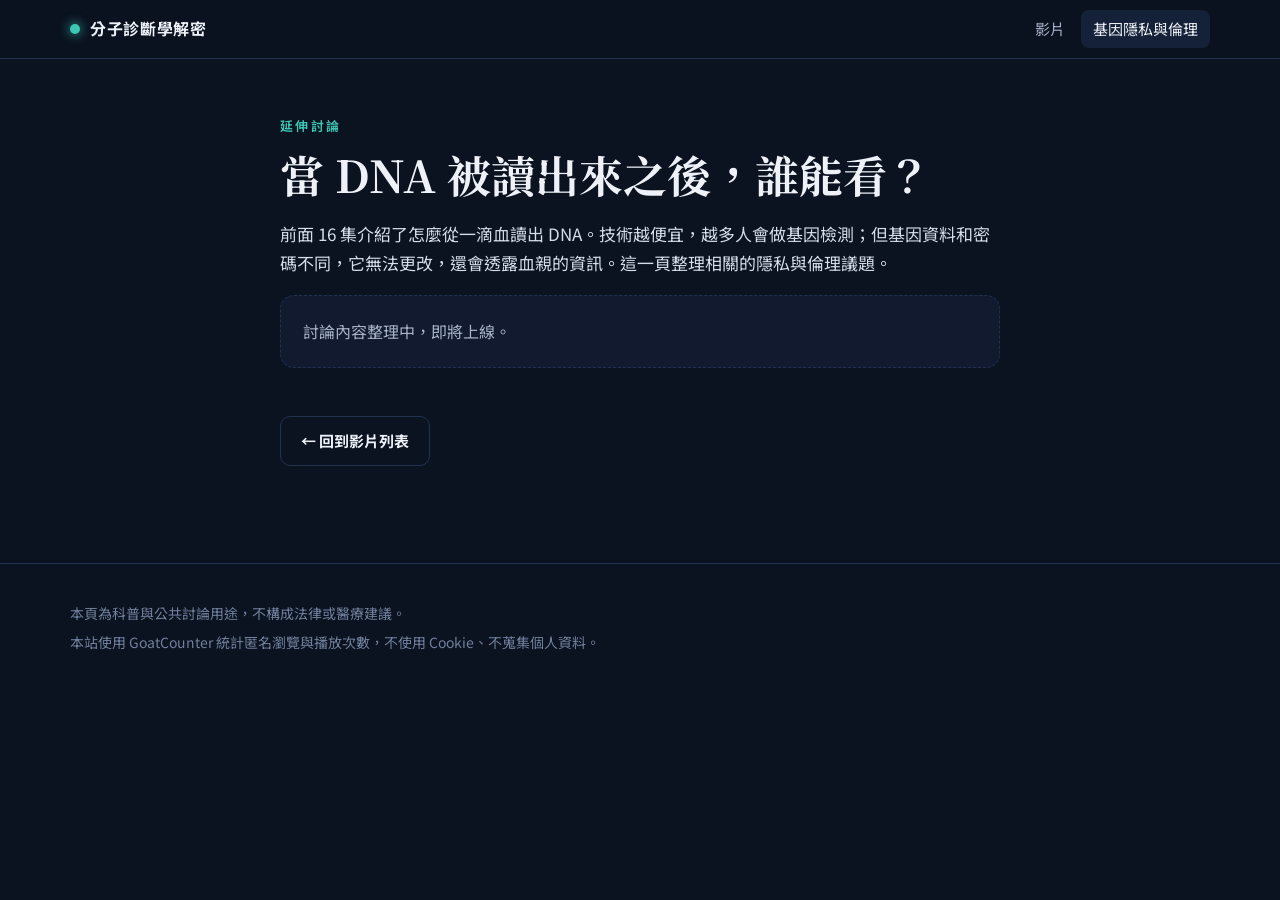
==== ethics.html @ f548b0a3 "Update site 2026-10-29 15:33 Co-Authored-By: Claude Opus 5.5 <noreply@anthropic.com> Claude-Session:" ====
<!DOCTYPE html>
<html lang="zh-Hant">
<head>
<meta charset="UTF-8">
<meta name="viewport" content="width=device-width, initial-scale=1, viewport-fit=cover">
<title>基因隱私與倫理｜分子診斷學解密</title>
<meta name="description" content="基因資料屬於誰？保險、就業、家人與直售型基因檢測的隱私與倫理討論。">
<meta name="theme-color" content="#0b1220">
<link rel="preconnect" href="https://fonts.googleapis.com">
<link rel="preconnect" href="https://fonts.gstatic.com" crossorigin>
<link href="https://fonts.googleapis.com/css2?family=Noto+Sans+TC:wght@400;500;700&family=Noto+Serif+TC:wght@600;700&display=swap" rel="stylesheet">
<link rel="stylesheet" href="assets/site.css">
<script src="assets/track.js"></script>
</head>
<body>
<header class="nav"><div class="wrap">
  <a class="brand" href="./"><i></i>分子診斷學解密</a>
  <nav><a href="./">影片</a><a href="ethics.html" aria-current="page">基因隱私與倫理</a></nav>
</div></header>

<main class="prose">
  <div class="eyebrow">延伸討論</div>
  <h1>當 DNA 被讀出來之後，誰能看？</h1>
  <p>前面 16 集介紹了怎麼從一滴血讀出 DNA。技術越便宜，越多人會做基因檢測；但基因資料和密碼不同，它無法更改，還會透露血親的資訊。這一頁整理相關的隱私與倫理議題。</p>

  <!-- ===== 以下為內容區：收到正式討論稿後替換 ===== -->
  <div id="ethics-content">
    <div class="note">討論內容整理中，即將上線。</div>
  </div>
  <!-- ===== 內容區結束 ===== -->

  <p style="margin-top:48px"><a class="btn ghost" href="./">← 回到影片列表</a></p>
</main>

<footer><div class="wrap">
  <p>本頁為科普與公共討論用途，不構成法律或醫療建議。</p>
  <p>本站使用 GoatCounter 統計匿名瀏覽與播放次數，不使用 Cookie、不蒐集個人資料。</p>
</div></footer>
<script>track("ethics", "基因隱私與倫理", false);</script>
</body>
</html>
---- assets/site.css ----
:root{
  --bg:#0b1220; --bg2:#111a2e; --panel:#152138; --line:#22314f;
  --ink:#eef2f8; --ink2:#a9b4c9; --ink3:#71809c;
  --teal:#3cc8b4; --teal2:#2a9d8f; --pink:#d06aa8; --amber:#f2b45a;
  --radius:14px;
  --sans:"Noto Sans TC","PingFang TC","Microsoft JhengHei",system-ui,sans-serif;
  --serif:"Noto Serif TC","Songti TC",serif;
}
*{box-sizing:border-box}
html{scroll-behavior:smooth}
body{margin:0;background:var(--bg);color:var(--ink);font-family:var(--sans);line-height:1.7;-webkit-font-smoothing:antialiased}
a{color:var(--teal)}
img{max-width:100%;display:block}
.wrap{max-width:1180px;margin:0 auto;padding:0 20px}

/* nav */
.nav{position:sticky;top:0;z-index:20;background:rgba(11,18,32,.86);backdrop-filter:blur(10px);border-bottom:1px solid var(--line)}
.nav .wrap{display:flex;align-items:center;gap:20px;height:58px}
.brand{font-weight:700;color:var(--ink);text-decoration:none;letter-spacing:.04em;display:flex;align-items:center;gap:10px;white-space:nowrap}
.brand i{width:10px;height:10px;border-radius:50%;background:var(--teal);box-shadow:0 0 12px var(--teal)}
.nav nav{margin-left:auto;display:flex;gap:4px}
.nav nav a{color:var(--ink2);text-decoration:none;font-size:15px;padding:6px 12px;border-radius:8px;white-space:nowrap}
.nav nav a:hover,.nav nav a[aria-current]{color:var(--ink);background:var(--panel)}

/* hero */
.hero{padding:72px 0 40px;position:relative;overflow:hidden}
.hero::before{content:"";position:absolute;inset:-40% -10% auto auto;width:620px;height:620px;border-radius:50%;
  background:radial-gradient(circle,rgba(208,106,168,.22),transparent 65%);pointer-events:none}
.hero::after{content:"";position:absolute;inset:auto auto -50% -15%;width:560px;height:560px;border-radius:50%;
  background:radial-gradient(circle,rgba(60,200,180,.16),transparent 65%);pointer-events:none}
.hero .wrap{position:relative;z-index:1}
.eyebrow{color:var(--teal);font-weight:600;letter-spacing:.18em;font-size:13px}
.hero h1{font-family:var(--serif);font-size:clamp(34px,6vw,60px);line-height:1.2;margin:12px 0 16px;letter-spacing:.02em}
.hero p{color:var(--ink2);font-size:17px;max-width:640px;margin:0}
.hero .meta{display:flex;flex-wrap:wrap;gap:10px;margin-top:26px}
.pill{border:1px solid var(--line);background:var(--bg2);color:var(--ink2);border-radius:999px;padding:6px 14px;font-size:14px}
.btn{display:inline-flex;align-items:center;gap:8px;background:var(--teal);color:#06231f;font-weight:700;border:0;border-radius:10px;padding:11px 20px;font-size:15px;text-decoration:none;cursor:pointer;font-family:inherit}
.btn.ghost{background:transparent;color:var(--ink);border:1px solid var(--line)}
.btn:hover{filter:brightness(1.08)}
.btn:disabled{opacity:.4;cursor:default}

/* filters */
.filters{display:flex;gap:8px;flex-wrap:wrap;margin:8px 0 22px}
.chip{background:var(--bg2);border:1px solid var(--line);color:var(--ink2);border-radius:999px;padding:7px 15px;font-size:14px;cursor:pointer;font-family:inherit}
.chip[aria-pressed=true]{background:var(--teal);border-color:var(--teal);color:#06231f;font-weight:700}

/* grid */
.grid{display:grid;grid-template-columns:repeat(auto-fill,minmax(200px,1fr));gap:18px}
.card{background:var(--bg2);border:1px solid var(--line);border-radius:var(--radius);overflow:hidden;cursor:pointer;text-align:left;padding:0;color:inherit;font-family:inherit;transition:transform .18s,border-color .18s}
.card:hover,.card:focus-visible{transform:translateY(-3px);border-color:var(--teal);outline:none}
.card .thumb{position:relative;aspect-ratio:9/16;background:#000}
.card .thumb img{width:100%;height:100%;object-fit:cover}
.card .dur{position:absolute;right:8px;bottom:8px;background:rgba(0,0,0,.7);font-size:12px;padding:2px 8px;border-radius:6px}
.card .play{position:absolute;inset:0;display:grid;place-items:center;opacity:0;transition:opacity .18s;background:rgba(0,0,0,.25)}
.card:hover .play{opacity:1}
.card .play span{width:56px;height:56px;border-radius:50%;background:rgba(60,200,180,.92);display:grid;place-items:center}
.card .play span::after{content:"";border-left:16px solid #06231f;border-top:10px solid transparent;border-bottom:10px solid transparent;margin-left:4px}
.card .seen{position:absolute;left:8px;top:8px;background:rgba(60,200,180,.9);color:#06231f;font-size:11px;font-weight:700;padding:2px 8px;border-radius:6px}
.card .body{padding:12px 14px 16px}
.card .no{color:var(--teal);font-size:12px;font-weight:700;letter-spacing:.1em}
.card h3{font-size:16px;line-height:1.45;margin:4px 0 0}

/* section */
section.block{padding:56px 0}
.block h2{font-family:var(--serif);font-size:clamp(24px,3.4vw,34px);margin:0 0 8px}
.block .sub{color:var(--ink2);margin:0 0 24px}
.ethics-band{background:linear-gradient(135deg,#1b1630,#14203a);border:1px solid var(--line);border-radius:20px;padding:36px;display:grid;grid-template-columns:1.3fr 1fr;gap:28px;align-items:center}
.ethics-band ul{margin:0;padding-left:20px;color:var(--ink2)}
.ethics-band li{margin:4px 0}

/* modal */
dialog.player{border:0;padding:0;background:transparent;color:var(--ink);max-width:min(980px,100vw);width:auto;max-height:100dvh;overflow:visible}
dialog.player::backdrop{background:rgba(3,6,12,.86);backdrop-filter:blur(4px)}
.pl{position:relative;display:grid;grid-template-columns:auto minmax(260px,380px);background:var(--bg2);border:1px solid var(--line);border-radius:18px;overflow:hidden;max-height:92dvh}
.pl video{display:block;height:min(84dvh,760px);aspect-ratio:9/16;background:#000;max-width:100vw}
.pl .side{padding:54px 24px 22px;overflow:auto;display:flex;flex-direction:column;gap:12px;min-width:0}
.pl .side h2{font-family:var(--serif);font-size:24px;line-height:1.35;margin:0}
.pl .hook{color:var(--ink2);margin:0}
.pl .x{position:absolute;top:10px;right:12px;width:40px;height:40px;border-radius:50%;border:1px solid var(--line);background:rgba(11,18,32,.85);color:var(--ink);font-size:22px;line-height:1;cursor:pointer;z-index:2}
.pl .ctrl{display:flex;gap:8px;flex-wrap:wrap;margin-top:auto;padding-top:8px}
.pl .ctrl .btn{padding:9px 14px;font-size:14px}
.pl details{border-top:1px solid var(--line);padding-top:10px}
.pl summary{cursor:pointer;color:var(--teal);font-weight:600}
.pl details ol{padding-left:20px;color:var(--ink2);font-size:15px}
.toast{position:fixed;left:50%;bottom:24px;transform:translateX(-50%);background:var(--teal);color:#06231f;font-weight:700;padding:10px 18px;border-radius:10px;opacity:0;transition:opacity .2s;z-index:50;pointer-events:none}
.toast.on{opacity:1}

/* prose page */
.prose{max-width:760px;margin:0 auto;padding:56px 20px 80px}
.prose h1{font-family:var(--serif);font-size:clamp(30px,5vw,44px);line-height:1.25;margin:10px 0 18px}
.prose h2{font-family:var(--serif);font-size:26px;margin:44px 0 10px}
.prose p,.prose li{color:#d5dcea;font-size:17px}
.note{border:1px dashed var(--line);border-radius:14px;padding:22px;background:var(--bg2);color:var(--ink2)}

footer{border-top:1px solid var(--line);color:var(--ink3);font-size:14px;padding:32px 0 48px}
footer p{margin:6px 0}

@media (max-width:760px){
  .hero{padding:44px 0 24px}
  .grid{grid-template-columns:repeat(2,1fr);gap:12px}
  .card h3{font-size:14.5px}
  .ethics-band{grid-template-columns:1fr;padding:24px}
  dialog.player{max-width:100vw;width:100vw;margin:0;max-height:100dvh;height:100dvh}
  .pl{grid-template-columns:1fr;border-radius:0;max-height:100dvh;height:100dvh;overflow:auto;border:0}
  .pl video{height:auto;width:100%;max-height:80dvh;margin:0 auto}
  .pl .side{padding:16px 16px 28px}
  .nav .wrap{gap:10px}
  .nav nav a{padding:6px 8px;font-size:14px}
}
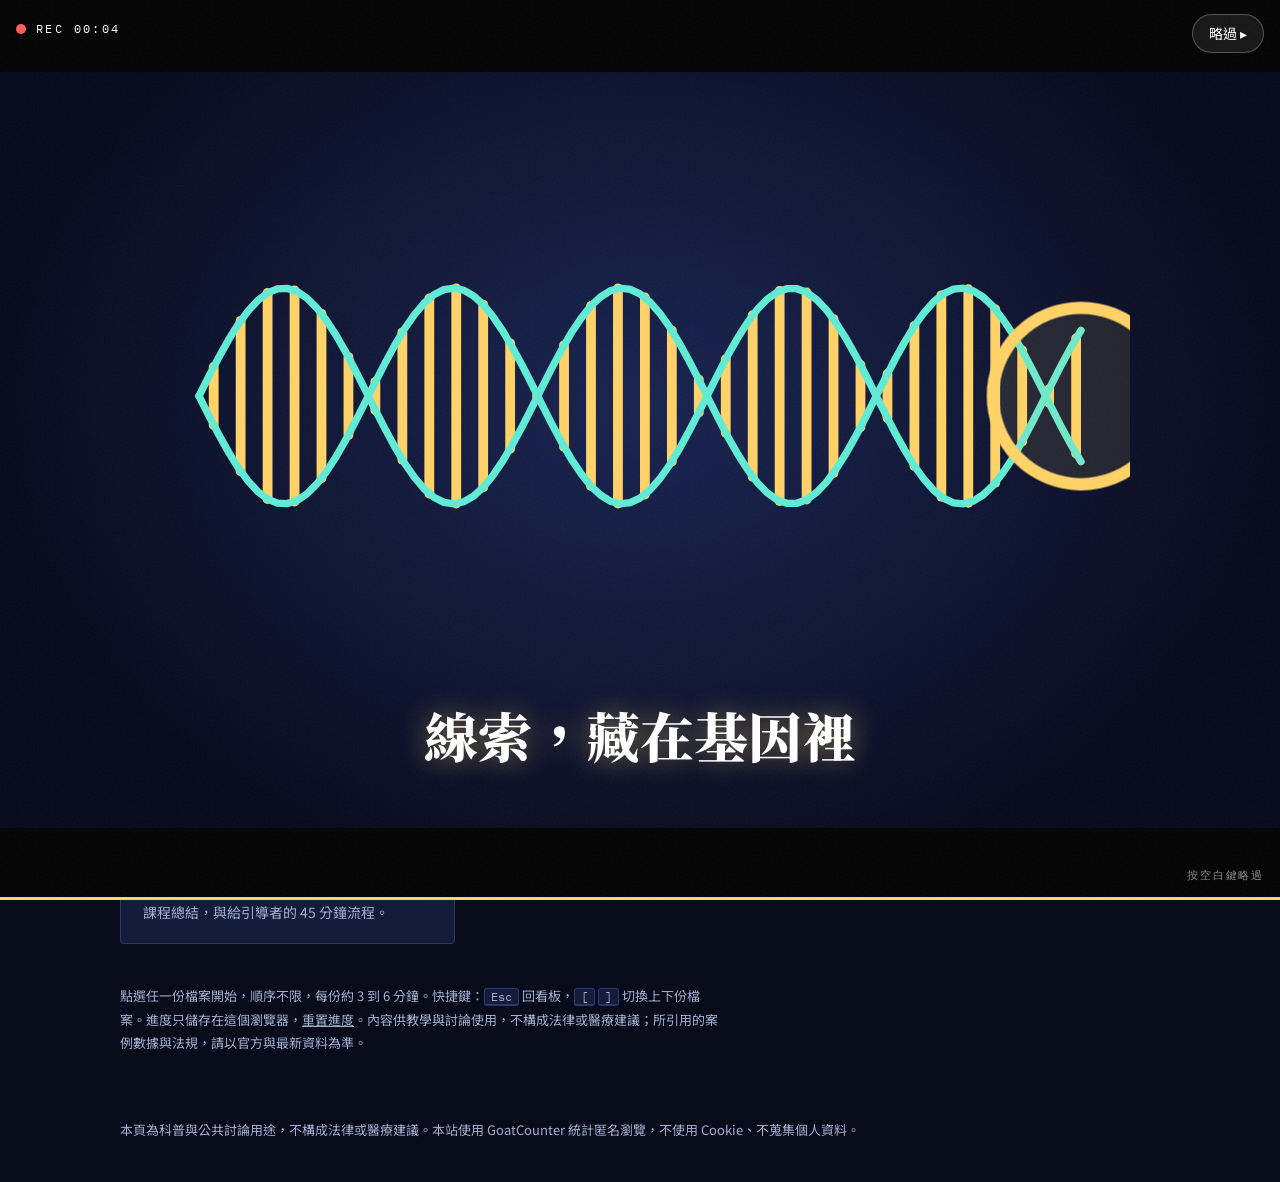
==== commit 1480ffb5: "Update site 2026-10-29 16:03 Co-Authored-By: Claude Opus 5.5 <noreply@anthropic.com> Claude-Session:" ====
--- a/ethics.html
+++ b/ethics.html
@@ -2,40 +2,1008 @@
 <html lang="zh-Hant">
 <head>
 <meta charset="UTF-8">
-<meta name="viewport" content="width=device-width, initial-scale=1, viewport-fit=cover">
-<title>基因隱私與倫理｜分子診斷學解密</title>
-<meta name="description" content="基因資料屬於誰？保險、就業、家人與直售型基因檢測的隱私與倫理討論。">
-<meta name="theme-color" content="#0b1220">
+<meta name="viewport" content="width=device-width,initial-scale=1,viewport-fit=cover">
+<title>基因隱私事件簿｜分子診斷學解密</title>
+<meta name="description" content="從金州殺手案出發，用角色代入、四角辯論與論點攻防表，思辨基因隱私、公共利益與知情權。">
+<meta name="theme-color" content="#070B1A">
+<style>[hidden]:not([hidden=until-found i]){display:none!important}img{max-width:100%}body{margin:0}</style>
 <link rel="preconnect" href="https://fonts.googleapis.com">
 <link rel="preconnect" href="https://fonts.gstatic.com" crossorigin>
-<link href="https://fonts.googleapis.com/css2?family=Noto+Sans+TC:wght@400;500;700&family=Noto+Serif+TC:wght@600;700&display=swap" rel="stylesheet">
-<link rel="stylesheet" href="assets/site.css">
+<link rel="stylesheet" href="https://fonts.googleapis.com/css2?family=IBM+Plex+Mono:wght@400;500&family=Noto+Sans+TC:wght@400;500;700&family=Noto+Serif+TC:wght@600;900&display=swap">
+<style>
+/* Layout concept: a night-time mystery opening (iris-in city, DNA under a magnifier, flash cards, title drop),
+   then a "case board" hub of 7 case files; each file opens as one compact, tabbed, interactive screen. Single dark look by choice. */
+:root{
+  color-scheme:dark;
+  --bg:#070B1A;
+  --bg2:#0E1530;
+  --panel:#141C3B;
+  --panel2:#1C2750;
+  --fg:#ECEFF8;
+  --muted:#A3AECF;
+  --line:#2C3868;
+  --spot:#FFD166;     /* spotlight yellow */
+  --spot-ink:#1A1404;
+  --red:#FF5A5F;      /* evidence stamp */
+  --cyan:#5EEAD4;     /* DNA / privacy */
+  --display:"Noto Serif TC","Songti TC","PMingLiU",serif;
+  --body:"Noto Sans TC","PingFang TC","Microsoft JhengHei",system-ui,sans-serif;
+  --mono:"IBM Plex Mono",ui-monospace,Menlo,Consolas,monospace;
+}
+*{box-sizing:border-box}
+html{background:var(--bg)}
+body{background:var(--bg);color:var(--fg);font-family:var(--body);font-size:16px;line-height:1.8;padding-inline:16px;padding-block:0;min-height:100%}
+h1,h2,h3,p{margin:0}
+h1,h2,h3{font-family:var(--display);line-height:1.3;text-wrap:balance}
+button{font:inherit;color:inherit;cursor:pointer}
+:focus-visible{outline:3px solid var(--spot);outline-offset:2px}
+.mono{font-family:var(--mono);font-size:12px;letter-spacing:.14em;text-transform:uppercase;color:var(--muted)}
+.wrap{max-width:1040px;margin-inline:auto}
+
+/* ============ INTRO ============ */
+.intro{position:fixed;inset:0;z-index:50;background:#02040B;overflow:hidden;clip-path:circle(150% at 50% 50%);transition:clip-path .9s cubic-bezier(.7,0,.3,1)}
+.intro.out{clip-path:circle(0% at 50% 50%)}
+.skip{position:absolute;top:calc(14px + env(safe-area-inset-top,0px));right:16px;z-index:5;background:rgba(255,255,255,.08);border:1px solid rgba(255,255,255,.25);border-radius:999px;padding:6px 16px;font-size:14px;color:#fff}
+.skip:hover{background:rgba(255,255,255,.18)}
+.sc{position:absolute;inset:0;opacity:0;visibility:hidden;transition:opacity .45s}
+.sc.on{opacity:1;visibility:visible}
+
+/* scene 1 : city + iris */
+.s1 .city{position:absolute;inset:0;background:linear-gradient(#050815,#121b47 65%,#2b3070);clip-path:circle(0% at 50% 62%)}
+.s1.on .city{animation:iris 1.8s .15s cubic-bezier(.3,.6,.2,1) forwards}
+@keyframes iris{to{clip-path:circle(140% at 50% 62%)}}
+.city svg{position:absolute;inset:0;width:100%;height:100%;display:block}
+.win{fill:var(--spot);animation:tw 3s infinite alternate}
+@keyframes tw{from{opacity:.25}to{opacity:.95}}
+.glint{fill:#fff;transform-origin:center;transform-box:fill-box;opacity:0}
+.s1.on .glint{animation:glint 1.2s 2.2s ease-out forwards}
+@keyframes glint{0%{opacity:0;transform:scale(.2)}40%{opacity:1;transform:scale(1.4)}100%{opacity:.85;transform:scale(1)}}
+.cap{position:absolute;left:16px;right:16px;bottom:12%;text-align:center;display:grid;gap:10px;justify-items:center}
+.cap .a{font-family:var(--mono);color:var(--spot);letter-spacing:.25em;font-size:clamp(12px,2.4vw,18px);display:inline-block;clip-path:inset(0 100% 0 0)}
+.cap .b{font-family:var(--display);font-weight:900;font-size:clamp(24px,5.4vw,46px);color:#fff;opacity:0;transform:translateY(12px);text-shadow:0 2px 18px rgba(0,0,0,.7)}
+.s1.on .cap .a{animation:type 1.4s 1.7s steps(16) forwards}
+.s1.on .cap .b{animation:rise .8s 2.3s ease-out forwards}
+@keyframes type{to{clip-path:inset(0 0 0 0)}}
+@keyframes rise{to{opacity:1;transform:none}}
+
+/* scene 2 : DNA + magnifier */
+.s2{background:radial-gradient(ellipse at 50% 45%,#16214F 0%,#05081A 70%)}
+.s2 svg{position:absolute;left:50%;top:44%;width:min(980px,96vw);height:auto;transform:translate(-50%,-50%)}
+.strand{fill:none;stroke:var(--cyan);stroke-width:3;stroke-linecap:round;stroke-dasharray:1;stroke-dashoffset:1}
+.s2.on .strand{animation:draw 1.6s ease-out forwards}
+@keyframes draw{to{stroke-dashoffset:0}}
+.rung{stroke:var(--line);stroke-width:2.5;stroke-linecap:round}
+.s2.on .rung{animation:lit .3s var(--d) forwards}
+@keyframes lit{to{stroke:var(--spot);stroke-width:4}}
+.lens{transform:translate(0,0)}
+.s2.on .lens{animation:sweep 2.6s .5s cubic-bezier(.45,0,.3,1) forwards}
+@keyframes sweep{from{transform:translate(20px,120px)}to{transform:translate(380px,120px)}}
+.lens{transform:translate(20px,120px)}
+.cap2{position:absolute;left:16px;right:16px;bottom:13%;text-align:center;font-family:var(--display);font-weight:900;font-size:clamp(26px,6vw,54px);color:#fff;opacity:0;text-shadow:0 0 28px rgba(255,209,102,.45)}
+.s2.on .cap2{animation:rise .8s 1.3s ease-out forwards}
+
+/* scene 3 : flash cards */
+.s3{background:#02040B}
+.fl{position:absolute;inset:0;display:grid;place-items:center;overflow:hidden;opacity:0}
+.fl .box{position:absolute;inset:-10% -20%;transform:skewX(-14deg)}
+.fl .txt{position:relative;text-align:center;display:grid;gap:8px;padding:0 16px}
+.fl .txt small{font-family:var(--mono);letter-spacing:.3em;font-size:clamp(12px,2.2vw,18px)}
+.fl .txt b{font-family:var(--display);font-weight:900;font-size:clamp(44px,13vw,150px);line-height:1.1;letter-spacing:.04em}
+.fl.f1 .box{background:var(--spot)} .fl.f1 .txt{color:var(--spot-ink)}
+.fl.f2 .box{background:var(--red)} .fl.f2 .txt{color:#fff}
+.fl.f3 .box{background:var(--cyan)} .fl.f3 .txt{color:#04201B}
+.fl.f4 .box{background:#fff} .fl.f4 .txt{color:#0A0F25}
+.s3.on .fl{animation:flash .75s var(--d) both}
+@keyframes flash{0%{opacity:1;clip-path:inset(0 100% 0 0)}22%{opacity:1;clip-path:inset(0 0 0 0)}85%{opacity:1;clip-path:inset(0 0 0 0)}100%{opacity:0;clip-path:inset(0 0 0 0)}}
+
+/* scene 4 : title */
+.s4{background:radial-gradient(ellipse at 50% 40%,rgba(255,209,102,.10),transparent 55%),radial-gradient(ellipse at 50% 100%,#1A2560,#04060F 70%);display:grid;place-items:center;text-align:center;padding:16px}
+.s4 .in{display:grid;gap:18px;justify-items:center;max-width:980px}
+.s4 .no{font-family:var(--mono);letter-spacing:.3em;color:var(--spot);font-size:clamp(11px,2vw,15px);opacity:0}
+.s4.on .no{animation:rise .6s .1s forwards}
+.ttl{font-family:var(--display);font-weight:900;font-size:clamp(30px,min(12.5vw,calc((100vw - 32px)/7.6)),128px);line-height:1.12;color:#fff;letter-spacing:.02em;text-shadow:0 0 34px rgba(255,209,102,.5),0 4px 0 rgba(0,0,0,.4);display:flex;flex-wrap:nowrap;white-space:nowrap;justify-content:center}
+.ttl span{display:inline-block;opacity:0;transform:translateY(-130%) rotate(-10deg)}
+.s4.on .ttl span{animation:drop .6s calc(var(--i)*.09s + .3s) cubic-bezier(.2,1.5,.4,1) forwards}
+@keyframes drop{to{opacity:1;transform:none}}
+.sub{font-size:clamp(15px,2.6vw,22px);color:var(--muted);opacity:0}
+.sub b{color:var(--spot);font-weight:700}
+.s4.on .sub{animation:rise .7s 1.4s forwards}
+.go{background:var(--spot);color:var(--spot-ink);border:0;border-radius:4px;font-weight:700;font-size:18px;padding:14px 34px;letter-spacing:.12em;opacity:0;transform:skewX(-8deg);box-shadow:6px 6px 0 var(--red)}
+.go span{display:inline-block;transform:skewX(8deg)}
+.s4.on .go{animation:rise .7s 2s forwards,pulse 1.6s 2.8s infinite}
+@keyframes pulse{50%{box-shadow:10px 10px 0 var(--red)}}
+.go:hover{filter:brightness(1.08)}
+
+/* ============ APP ============ */
+.app{max-width:1040px;margin-inline:auto;padding-block:28px 64px}
+.top{display:flex;flex-wrap:wrap;gap:12px 20px;align-items:end;justify-content:space-between;margin-bottom:28px}
+.top h1{font-size:clamp(26px,4.6vw,40px);font-weight:900}
+.top .mono{display:block;margin-bottom:6px;color:var(--spot)}
+.prog{display:flex;gap:16px;align-items:center;flex-wrap:wrap}
+.dots{display:flex;gap:6px}
+.dots i{width:12px;height:12px;border-radius:50%;background:var(--panel2);border:1px solid var(--line)}
+.dots i.on{background:var(--spot);border-color:var(--spot)}
+.btn{background:var(--spot);color:var(--spot-ink);border:0;border-radius:4px;padding:10px 18px;font-weight:700}
+.btn:hover{filter:brightness(1.08)}
+.btn.ghost{background:transparent;color:var(--fg);border:1px solid var(--line)}
+.btn.ghost:hover{border-color:var(--spot)}
+.btn:disabled{opacity:.4;cursor:default}
+.row{display:flex;flex-wrap:wrap;gap:10px;align-items:center}
+
+.board{display:grid;grid-template-columns:repeat(auto-fit,minmax(260px,1fr));gap:18px}
+.tile{position:relative;text-align:left;background:var(--panel);border:1px solid var(--line);border-radius:4px;padding:22px 22px 20px;min-height:176px;display:grid;align-content:space-between;gap:12px;transition:transform .2s,border-color .2s;overflow:hidden}
+.tile:hover{transform:translateY(-4px);border-color:var(--spot)}
+.tile .no{font-family:var(--mono);font-size:12px;letter-spacing:.2em;color:var(--spot)}
+.tile h3{font-size:24px;font-weight:900}
+.tile p{font-size:14px;color:var(--muted);line-height:1.6}
+.tile .big{position:absolute;right:14px;top:-10px;font-family:var(--display);font-weight:900;font-size:96px;color:var(--panel2);line-height:1;pointer-events:none}
+.tile>*:not(.big):not(.stamp){position:relative}
+.tile .stamp{position:absolute;right:16px;bottom:14px;border:2px solid var(--red);color:var(--red);border-radius:3px;padding:0 8px;font-family:var(--display);font-weight:900;font-size:15px;transform:rotate(-8deg);opacity:0}
+.tile.done .stamp{opacity:1}
+.foot{margin-top:40px;font-size:13px;color:var(--muted);max-width:46em}
+
+/* views */
+.view{animation:vin .35s ease-out}
+@keyframes vin{from{opacity:0;transform:translateY(14px)}to{opacity:1;transform:none}}
+.vhead{display:flex;flex-wrap:wrap;gap:12px;align-items:center;justify-content:space-between;margin-bottom:22px}
+.vhead h2{font-size:clamp(24px,4vw,34px);font-weight:900}
+.vhead .mono{color:var(--spot);display:block}
+.tabs{display:flex;gap:6px;flex-wrap:wrap;border-bottom:1px solid var(--line);margin-bottom:22px}
+.tabs button{background:transparent;border:0;border-bottom:3px solid transparent;padding:10px 16px;color:var(--muted);font-weight:500}
+.tabs button[aria-selected="true"]{color:var(--fg);border-bottom-color:var(--spot)}
+.tabs button:hover{color:var(--fg)}
+.panel{background:var(--panel);border:1px solid var(--line);border-radius:4px;padding:24px;min-width:0}
+.panel+.panel{margin-top:16px}
+.panel h3{font-size:20px;margin-bottom:10px}
+.panel p+p{margin-top:10px}
+.g2{display:grid;grid-template-columns:repeat(2,minmax(0,1fr));gap:16px}
+.g3{display:grid;grid-template-columns:repeat(3,minmax(0,1fr));gap:16px}
+.lead{font-size:18px}
+.note{font-size:14px;color:var(--muted);border-top:1px dashed var(--line);padding-top:12px;margin-top:14px}
+.chip{background:var(--panel2);border:1px solid var(--line);border-radius:999px;padding:6px 16px;font-size:14px}
+.chip[aria-pressed="true"]{background:var(--spot);color:var(--spot-ink);border-color:var(--spot);font-weight:700}
+ul.clean,ol.clean{margin:10px 0 0;padding-left:1.3em}
+.clean li+li{margin-top:6px}
+
+/* stepper */
+.steps{display:grid;grid-template-columns:auto 1fr;gap:24px;align-items:start}
+.rail{display:flex;flex-direction:column;gap:8px}
+.rail button{width:40px;height:40px;border-radius:50%;background:var(--panel2);border:1px solid var(--line);font-family:var(--mono);font-weight:500}
+.rail button.on{background:var(--spot);color:var(--spot-ink);border-color:var(--spot)}
+.rail button.seen{border-color:var(--spot);color:var(--spot)}
+.rail button.on.seen{color:var(--spot-ink)}
+.stepbody{min-width:0}
+.stepbody h3{font-size:26px;margin-bottom:10px}
+.stepbody .tag{display:inline-block;background:var(--red);color:#fff;font-family:var(--mono);font-size:12px;letter-spacing:.12em;padding:1px 10px;border-radius:2px;margin-bottom:10px}
+
+/* role */
+.role-out{margin-top:16px;padding:18px;background:var(--panel2);border-radius:4px;min-height:96px;display:grid;gap:4px}
+.role-out b{font-family:var(--display);font-size:24px;color:var(--spot)}
+
+/* corners */
+.qline{font-size:19px;font-weight:700;margin:12px 0 16px}
+.corners{display:grid;grid-template-columns:repeat(4,minmax(0,1fr));gap:8px}
+.corner{background:var(--panel2);border:1px solid var(--line);border-radius:4px;padding:16px 8px;text-align:center;line-height:1.4;font-size:15px}
+.corner:hover{border-color:var(--spot)}
+.corner[aria-pressed="true"]{background:var(--spot);color:var(--spot-ink);border-color:var(--spot);font-weight:700}
+.reply{margin-top:14px;padding:14px 16px;background:var(--panel2);border-left:4px solid var(--cyan);border-radius:2px;min-height:3.6em}
+
+/* balance */
+.bal svg{display:block;width:100%;max-width:440px;height:auto;margin-inline:auto}
+.bal input[type=range]{width:100%;accent-color:var(--spot);margin-top:6px}
+.bal .ends{display:flex;justify-content:space-between;gap:12px;font-size:14px;font-weight:700}
+.bal .ends span:first-child{color:var(--cyan)}
+.bal .ends span:last-child{color:var(--spot)}
+.read{margin-top:12px;padding:14px 16px;background:var(--panel2);border-radius:4px;min-height:4.2em}
+.vs>div{padding:16px;border-radius:4px;background:var(--panel2);font-size:15px}
+.vs b{display:block;margin-bottom:4px}
+.vs .l b{color:var(--cyan)}
+.vs .r b{color:var(--spot)}
+
+/* builder */
+.ab{display:grid;grid-template-columns:repeat(2,minmax(0,1fr));gap:16px}
+.ab label{display:block;font-weight:700;margin-bottom:6px}
+.ab label small{display:block;font-weight:400;color:var(--muted);font-size:13px}
+.ab textarea{width:100%;min-height:124px;resize:vertical;background:var(--bg2);color:var(--fg);border:1px solid var(--line);border-radius:4px;padding:10px 12px;font:inherit;line-height:1.7}
+.ab textarea:focus{border-color:var(--spot);outline:none;box-shadow:0 0 0 3px rgba(255,209,102,.25)}
+.ab .f{min-width:0}
+.ab .c label{color:var(--spot)}
+.ab .k label{color:var(--cyan)}
+.toast{font-size:14px;color:var(--cyan);min-height:1.5em}
+
+/* accordion / checklist */
+.acc{border:1px solid var(--line);border-radius:4px;background:var(--panel)}
+.acc+.acc{margin-top:10px}
+.acc>button{display:flex;justify-content:space-between;gap:12px;width:100%;background:transparent;border:0;padding:16px 20px;text-align:left;font-weight:700;font-size:17px}
+.acc>button::after{content:"＋";color:var(--spot)}
+.acc>button[aria-expanded="true"]::after{content:"－"}
+.acc .bd{padding:0 20px 18px}
+.acc .think{margin-top:12px;padding:12px 14px;background:var(--panel2);border-radius:4px;font-size:15px}
+.acc .think b{color:var(--spot)}
+.chk{display:grid;gap:10px;margin-top:12px}
+.chk label{display:grid;grid-template-columns:auto 1fr;gap:12px;align-items:start;background:var(--panel2);padding:12px 14px;border-radius:4px;cursor:pointer}
+.chk input{width:20px;height:20px;accent-color:var(--spot);margin-top:4px}
+.meter{height:8px;background:var(--panel2);border-radius:999px;overflow:hidden;margin-top:14px}
+.meter i{display:block;height:100%;width:0;background:var(--cyan);transition:width .3s}
+
+/* quiz */
+.qopts{display:grid;gap:10px;margin-top:14px}
+.opt{text-align:left;background:var(--panel2);border:1px solid var(--line);border-radius:4px;padding:12px 16px;line-height:1.6}
+.opt:hover:not(:disabled){border-color:var(--spot)}
+.opt.ok{border-color:var(--cyan);background:rgba(94,234,212,.14)}
+.opt.no{border-color:var(--red);background:rgba(255,90,95,.14)}
+.fb{margin-top:14px;min-height:3.4em;color:var(--muted)}
+.qprog{display:flex;gap:6px;margin-bottom:14px}
+.qprog i{flex:1;height:6px;border-radius:3px;background:var(--panel2)}
+.qprog i.on{background:var(--spot)}
+.qprog i.ok{background:var(--cyan)}
+.qprog i.no{background:var(--red)}
+.result{text-align:center;display:grid;gap:14px;justify-items:center;padding:16px 0}
+.result .stamp{border:4px solid var(--red);color:var(--red);font-family:var(--display);font-weight:900;font-size:44px;padding:0 20px;transform:rotate(-7deg);border-radius:4px}
+.result .sc2{font-family:var(--display);font-size:30px;font-weight:900;font-variant-numeric:tabular-nums}
+
+/* table */
+.tw{overflow-x:auto;border:1px solid var(--line);border-radius:4px}
+table{border-collapse:collapse;width:100%;min-width:540px;font-size:15px}
+th,td{text-align:left;padding:12px 16px;border-bottom:1px solid var(--line);vertical-align:top}
+th{font-family:var(--mono);font-size:12px;letter-spacing:.1em;color:var(--muted);font-weight:500;background:var(--panel2)}
+tr:last-child td{border-bottom:0}
+td.t{font-family:var(--mono);white-space:nowrap;color:var(--spot);font-variant-numeric:tabular-nums}
+.quote{font-family:var(--display);font-size:clamp(20px,3vw,28px);font-weight:600;line-height:1.6;margin-top:22px;max-width:30em}
+
+@media (max-width:820px){
+  .g2,.g3,.ab{grid-template-columns:1fr}
+  .corners{grid-template-columns:repeat(2,minmax(0,1fr))}
+  .steps{grid-template-columns:1fr}
+  .rail{flex-direction:row;flex-wrap:wrap}
+  .panel{padding:18px}
+}
+/* ---- polish layer: texture, ambient light, motion, usability ---- */
+::selection{background:var(--spot);color:var(--spot-ink)}
+p{text-wrap:pretty}
+.panel p{max-width:42em}
+.app{position:relative;z-index:1}
+h1[tabindex="-1"]:focus,h2[tabindex="-1"]:focus{outline:none}
+.dust{position:fixed;inset:0;z-index:0;pointer-events:none}
+.spot{position:fixed;inset:0;z-index:2;pointer-events:none;mix-blend-mode:screen;background:radial-gradient(540px circle at var(--sx,50%) var(--sy,28%),rgba(255,209,102,.10),transparent 70%)}
+body::after{content:"";position:fixed;inset:0;z-index:55;pointer-events:none;opacity:.07;background-image:url("data:image/svg+xml;utf8,<svg xmlns='http://www.w3.org/2000/svg' width='160' height='160'><filter id='n'><feTurbulence type='fractalNoise' baseFrequency='.9' numOctaves='2' stitchTiles='stitch'/><feColorMatrix values='0 0 0 0 1 0 0 0 0 1 0 0 0 0 1 0 0 0 .7 0'/></filter><rect width='100%25' height='100%25' filter='url(%23n)'/></svg>")}
+.ring{position:fixed;left:0;top:0;width:34px;height:34px;margin:-17px 0 0 -17px;border:2px solid var(--spot);border-radius:50%;pointer-events:none;z-index:70;opacity:0;transition:opacity .2s,width .2s,height .2s,margin .2s,background .2s,scale .15s}
+.ring.on{opacity:.9}
+.ring.hot{width:58px;height:58px;margin:-29px 0 0 -29px;background:rgba(255,209,102,.12)}
+.ring.down{scale:.8}
+@media not all and (hover:hover) and (pointer:fine){.ring{display:none}}
+
+/* intro: letterbox, rec hud, progress */
+.lb{position:absolute;left:0;right:0;height:8vh;background:#000;z-index:4;transform:scaleY(0);transition:transform .9s cubic-bezier(.7,0,.3,1)}
+.lb.t{top:0;transform-origin:top}
+.lb.b{bottom:0;transform-origin:bottom}
+.intro.play .lb{transform:none}
+.hud{position:absolute;left:16px;top:calc(18px + env(safe-area-inset-top,0px));z-index:5;display:flex;gap:10px;align-items:center;font-family:var(--mono);font-size:12px;letter-spacing:.2em;color:#fff}
+.rec{width:10px;height:10px;border-radius:50%;background:var(--red);animation:blink 1s steps(2) infinite}
+@keyframes blink{50%{opacity:.15}}
+.pbar{position:absolute;left:0;right:0;bottom:0;height:3px;background:rgba(255,255,255,.1);z-index:5;transition:opacity .3s}
+.intro:not(.play) .pbar{opacity:0}
+.pbar i{display:block;height:100%;background:var(--spot);transform:scaleX(0);transform-origin:left}
+.intro.play .pbar i{animation:pb 10.4s linear forwards}
+@keyframes pb{to{transform:scaleX(1)}}
+.hint{position:absolute;right:16px;bottom:calc(14px + env(safe-area-inset-bottom,0px));z-index:5;font-family:var(--mono);font-size:11px;letter-spacing:.16em;color:rgba(255,255,255,.55)}
+
+/* hub: oversized title, marquee, tile light */
+.top h1{font-size:clamp(40px,9vw,92px);line-height:1.04;letter-spacing:.02em;white-space:nowrap}
+.top h1 em{font-style:normal;display:inline-block;color:var(--spot-ink);background:var(--spot);padding:.02em .2em .08em;margin-left:.1em;border-radius:4px;box-shadow:.07em .07em 0 var(--red);transform:rotate(-2deg)}
+.marq{overflow:hidden;border-block:1px solid var(--line);margin-bottom:30px;white-space:nowrap;-webkit-mask-image:linear-gradient(90deg,transparent,#000 8%,#000 92%,transparent);mask-image:linear-gradient(90deg,transparent,#000 8%,#000 92%,transparent)}
+.marq div{display:inline-flex;animation:mq 40s linear infinite}
+.marq:hover div{animation-play-state:paused}
+.marq span{font-family:var(--mono);font-size:12px;letter-spacing:.24em;color:var(--muted);padding:11px 0 11px 20px}
+.marq span::after{content:"◆";color:var(--spot);margin-left:40px}
+@keyframes mq{to{transform:translateX(-50%)}}
+.board .tile{animation:tin .6s calc(var(--i,0)*70ms + 120ms) cubic-bezier(.2,.8,.2,1) backwards}
+@keyframes tin{from{opacity:0;transform:translateY(26px)}}
+.tile{transition:transform .12s ease-out,border-color .2s}
+.tile:hover,.tile:focus-visible{transform:perspective(800px) translateY(-4px) rotateX(var(--rx,0deg)) rotateY(var(--ry,0deg));border-color:var(--spot)}
+.tile::after{content:"";position:absolute;inset:0;background:radial-gradient(240px circle at var(--px,50%) var(--py,50%),rgba(255,209,102,.16),transparent 62%);opacity:0;transition:opacity .2s;pointer-events:none}
+.tile:hover::after{opacity:1}
+.tile.done .stamp{animation:slam .4s cubic-bezier(.2,1.6,.4,1) backwards}
+@keyframes slam{from{opacity:0;scale:2.5}}
+.result .stamp{animation:slam .5s cubic-bezier(.2,1.6,.4,1) backwards}
+.foot button{background:transparent;border:0;color:var(--muted);text-decoration:underline;padding:0;font-size:13px}
+.foot button:hover{color:var(--spot)}
+kbd{font-family:var(--mono);font-size:12px;border:1px solid var(--line);border-bottom-width:2px;border-radius:3px;padding:0 6px;background:var(--panel)}
+
+/* magnetic buttons, panel entrance, touch targets */
+.btn{display:inline-flex;align-items:center;justify-content:center;translate:var(--tx,0) var(--ty,0);transition:translate .2s,filter .2s}
+.go{translate:var(--tx,0) var(--ty,0);transition:translate .2s,filter .2s}
+.btn,.chip,.tabs button,.opt,.corner{min-height:44px}
+.rail button{width:44px;height:44px}
+.tp:not([hidden]){animation:vin .3s ease-out}
+
+/* page transition: iris wipe from the click point */
+::view-transition-group(root){animation-duration:.7s}
+::view-transition-image-pair(root){isolation:auto}
+::view-transition-old(root),::view-transition-new(root){mix-blend-mode:normal;animation:none}
+::view-transition-new(root){animation:irisIn .7s cubic-bezier(.7,0,.2,1) both}
+@keyframes irisIn{from{clip-path:circle(0% at var(--vx,50%) var(--vy,50%))}to{clip-path:circle(150% at var(--vx,50%) var(--vy,50%))}}
+
+@media (max-width:820px){
+  .top h1{font-size:clamp(28px,calc((100vw - 32px)/7.9),64px)}
+  .marq{margin-bottom:22px}
+}
+@media (prefers-reduced-motion:reduce){
+  *,*::before,*::after{animation-duration:.01ms!important;animation-delay:0s!important;transition-duration:.01ms!important}
+  .marq div,.go,.rec{animation:none!important}
+}
+</style>
+<style>
+.sitebar{position:relative;z-index:3;max-width:1040px;margin:0 auto;display:flex;align-items:center;gap:12px;padding:14px 0 0;font-size:14px}
+.sitebar a{color:var(--muted);text-decoration:none;border:1px solid var(--line);border-radius:999px;padding:6px 14px}
+.sitebar a:hover{color:var(--fg);border-color:var(--spot)}
+.sitebar .sp{flex:1}
+.sitefoot{position:relative;z-index:3;max-width:1040px;margin:0 auto;padding:0 0 40px;font-size:13px;color:var(--muted)}
+</style>
 <script src="assets/track.js"></script>
 </head>
 <body>
-<header class="nav"><div class="wrap">
-  <a class="brand" href="./"><i></i>分子診斷學解密</a>
-  <nav><a href="./">影片</a><a href="ethics.html" aria-current="page">基因隱私與倫理</a></nav>
-</div></header>
-
-<main class="prose">
-  <div class="eyebrow">延伸討論</div>
-  <h1>當 DNA 被讀出來之後，誰能看？</h1>
-  <p>前面 16 集介紹了怎麼從一滴血讀出 DNA。技術越便宜，越多人會做基因檢測；但基因資料和密碼不同，它無法更改，還會透露血親的資訊。這一頁整理相關的隱私與倫理議題。</p>
-
-  <!-- ===== 以下為內容區：收到正式討論稿後替換 ===== -->
-  <div id="ethics-content">
-    <div class="note">討論內容整理中，即將上線。</div>
+<nav class="sitebar" aria-label="網站導覽"><a href="./">◂ 回到分子診斷短影音</a><span class="sp"></span><a href="./#videos">全部影片</a></nav>
+
+
+<!-- ============ INTRO ============ -->
+<div class="intro" id="intro" aria-label="開場動畫">
+  <button class="skip" id="skip" type="button">略過 ▸</button>
+  <div class="lb t"></div><div class="lb b"></div>
+  <div class="hud" id="hud" aria-hidden="true"><span class="rec"></span><span id="tc">REC 00:00</span></div>
+  <span class="hint" id="hint" aria-hidden="true">按空白鍵略過</span>
+  <div class="pbar" aria-hidden="true"><i></i></div>
+
+  <div class="sc s1" id="s1">
+    <div class="city">
+      <svg id="citySvg" viewBox="0 0 400 240" preserveAspectRatio="xMidYMax slice" aria-hidden="true"></svg>
+    </div>
+    <div class="cap"><span class="a">2018 · CALIFORNIA</span><span class="b">一次上傳，牽動一個家族</span></div>
   </div>
-  <!-- ===== 內容區結束 ===== -->
-
-  <p style="margin-top:48px"><a class="btn ghost" href="./">← 回到影片列表</a></p>
-</main>
-
-<footer><div class="wrap">
-  <p>本頁為科普與公共討論用途，不構成法律或醫療建議。</p>
-  <p>本站使用 GoatCounter 統計匿名瀏覽與播放次數，不使用 Cookie、不蒐集個人資料。</p>
-</div></footer>
-<script>track("ethics", "基因隱私與倫理", false);</script>
+
+  <div class="sc s2" id="s2">
+    <svg viewBox="0 0 400 240" aria-hidden="true">
+      <g id="helix"></g>
+      <g class="lens">
+        <circle r="36" fill="rgba(255,209,102,.1)" stroke="#FFD166" stroke-width="5"/>
+        <line x1="26" y1="26" x2="58" y2="58" stroke="#FFD166" stroke-width="9" stroke-linecap="round"/>
+      </g>
+    </svg>
+    <div class="cap2">線索，藏在基因裡</div>
+  </div>
+
+  <div class="sc s3" id="s3">
+    <div class="fl f1" style="--d:0s"><div class="box"></div><div class="txt"><small>EVIDENCE 01</small><b>現場 DNA</b></div></div>
+    <div class="fl f2" style="--d:.75s"><div class="box"></div><div class="txt"><small>EVIDENCE 02</small><b>公開資料庫</b></div></div>
+    <div class="fl f3" style="--d:1.5s"><div class="box"></div><div class="txt"><small>EVIDENCE 03</small><b>遠親比對</b></div></div>
+    <div class="fl f4" style="--d:2.25s"><div class="box"></div><div class="txt"><small>EVIDENCE 04</small><b>警察敲門</b></div></div>
+  </div>
+
+  <div class="sc s4" id="s4">
+    <div class="in">
+      <span class="no">CASE FILE No.2018-0424</span>
+      <h1 class="ttl" id="ttl" aria-label="基因隱私事件簿"></h1>
+      <p class="sub">公共利益 <b>vs.</b> 個人隱私　你會怎麼判斷？</p>
+      <button class="go" id="go" type="button"><span>開始調查 ▸</span></button>
+    </div>
+  </div>
+</div>
+
+<!-- ============ APP ============ -->
+<canvas class="dust" id="dust" aria-hidden="true"></canvas>
+<div class="spot" aria-hidden="true"></div>
+<div class="ring" id="ring" aria-hidden="true"></div>
+<div class="app" id="app">
+
+  <!-- hub -->
+  <main id="hub">
+    <div class="top">
+      <div>
+        <span class="mono">CASE BOARD · 基因倫理思辨</span>
+        <h1>基因隱私<em>事件簿</em></h1>
+      </div>
+      <div class="prog">
+        <span class="mono" id="progTxt">已調查 0 / 7</span>
+        <div class="dots" id="dots" aria-hidden="true"></div>
+        <button class="btn" id="cont" type="button" data-go="f1">開始調查 ▸</button>
+        <button class="btn ghost" id="replay" type="button">重播開場</button>
+      </div>
+    </div>
+    <div class="marq" aria-hidden="true"><div>
+      <span>金州殺手案</span><span>GEDMATCH</span><span>遠親比對</span><span>特種個資</span><span>知情權</span><span>四角辯論</span><span>角色代入</span><span>論點攻防</span>
+      <span>金州殺手案</span><span>GEDMATCH</span><span>遠親比對</span><span>特種個資</span><span>知情權</span><span>四角辯論</span><span>角色代入</span><span>論點攻防</span>
+    </div></div>
+    <div class="board" id="board"></div>
+    <p class="foot">點選任一份檔案開始，順序不限，每份約 3 到 6 分鐘。快捷鍵：<kbd>Esc</kbd> 回看板，<kbd>[</kbd> <kbd>]</kbd> 切換上下份檔案。進度只儲存在這個瀏覽器，<button id="reset" type="button">重置進度</button>。內容供教學與討論使用，不構成法律或醫療建議；所引用的案例數據與法規，請以官方與最新資料為準。</p>
+  </main>
+
+  <!-- f1 -->
+  <section class="view" id="f1" hidden>
+    <div class="vhead"><div><span class="mono">FILE 01</span><h2>案發現場</h2></div><div class="row"><button class="btn ghost" data-go="hub" type="button">◂ 案件看板</button><button class="btn" data-go="f2" type="button">下一份 ▸</button></div></div>
+    <div class="tabwrap">
+      <div class="tabs" role="tablist"><button role="tab" aria-selected="true" type="button">任務簡報</button><button role="tab" aria-selected="false" type="button">案件經過</button><button role="tab" aria-selected="false" type="button">為何棘手</button></div>
+      <div class="tp">
+        <div class="panel">
+          <p class="lead">想像你為了好玩，把自己的 DNA 數據上傳到商業基因檢測網站。幾年後，警察敲門告訴你：他們靠你的基因數據，找到了你多年未見的遠親，一名連續殺人犯。</p>
+          <p class="lead">這不是科幻電影，而是 2018 年的「金州殺手案」。當科技走得比法律還快，我們的基因隱私該何去何從？</p>
+        </div>
+        <div class="panel">
+          <h3>本課學習目標</h3>
+          <ol class="clean">
+            <li>掌握引導倫理討論的兩大核心技巧：角色代入與四角辯論。</li>
+            <li>探討公共利益與個人基因隱私之間的權衡與衝突。</li>
+            <li>學會用「論點攻防表」架構有說服力的思辨論點。</li>
+          </ol>
+        </div>
+      </div>
+      <div class="tp" hidden>
+        <div class="panel"><div class="steps"><div class="rail" id="rail" role="group" aria-label="案件步驟"></div><div class="stepbody" id="stepBody" aria-live="polite"></div></div>
+          <div class="row" style="margin-top:18px"><button class="btn ghost" id="stPrev" type="button">◂ 上一步</button><button class="btn" id="stNext" type="button">下一步 ▸</button></div>
+        </div>
+      </div>
+      <div class="tp" hidden>
+        <div class="g3">
+          <div class="panel"><h3>終身不變</h3><p>密碼可以換，基因換不了。一旦外流，影響是一輩子。</p></div>
+          <div class="panel"><h3>牽涉家族</h3><p>你與親屬共享一部分基因。嫌犯本人沒上傳，線索卻來自他的遠親。</p></div>
+          <div class="panel"><h3>預測未來</h3><p>基因可能透露尚未發生的疾病風險，牽動保險、就業與婚姻。</p></div>
+        </div>
+        <div class="panel"><h3>兩個數字</h3>
+          <p><b style="color:var(--spot)">約 60%</b>　2018 年《Science》研究估計，歐裔美國人中約六成，可在大型資料庫中找到三等親堂表以內的遠親。</p>
+          <p><b style="color:var(--spot)">2019</b>　GEDmatch 改為使用者需主動同意，才開放執法單位比對。</p>
+        </div>
+      </div>
+    </div>
+  </section>
+
+  <!-- f2 -->
+  <section class="view" id="f2" hidden>
+    <div class="vhead"><div><span class="mono">FILE 02</span><h2>偵訊技巧</h2></div><div class="row"><button class="btn ghost" data-go="f1" type="button">◂ 上一份</button><button class="btn ghost" data-go="hub" type="button">案件看板</button><button class="btn" data-go="f3" type="button">下一份 ▸</button></div></div>
+    <div class="tabwrap">
+      <div class="tabs" role="tablist"><button role="tab" aria-selected="true" type="button">角色代入</button><button role="tab" aria-selected="false" type="button">四角辯論</button></div>
+      <div class="tp">
+        <div class="g2">
+          <div class="panel">
+            <h3>技巧一：角色代入</h3>
+            <p>不要直接問「你覺得怎麼樣？」，學生容易腦袋一片空白。改給一個具體身分，例如「如果你是保險公司的經理，你會怎麼決定？」</p>
+            <p>有了角色當盾牌，學生更能體會不同立場的難處，也更敢發言。</p>
+            <div class="note">線上教學做法：用分組討論室，每組抽一個角色，5 分鐘後派代表以「我是○○，我認為……」開頭發言。</div>
+          </div>
+          <div class="panel">
+            <h3>抽一個角色</h3>
+            <div class="row" style="margin-bottom:14px"><button class="chip" id="rA" aria-pressed="true" type="button">情境 A：金州殺手案</button><button class="chip" id="rB" aria-pressed="false" type="button">情境 B：結婚前檢測</button></div>
+            <button class="btn" id="draw" type="button">抽角色</button>
+            <div class="role-out" id="roleOut" aria-live="polite"><span class="mono">按下按鈕，抽一個你要扮演的角色</span></div>
+          </div>
+        </div>
+      </div>
+      <div class="tp" hidden>
+        <div class="panel">
+          <h3>技巧二：四角辯論</h3>
+          <p>教室四角分別貼上「完全同意、部分同意、部分不同意、完全不同意」。丟出題目後，學生用身體站位表態並說明原因，聽完他人意見後可以隨時改站位。線上教學可請學生在聊天室輸入 1 到 4，或直接使用下面的線上版。</p>
+        </div>
+        <div class="panel">
+          <span class="mono" id="cnt">題目 1 / 3</span>
+          <p class="qline" id="cq"></p>
+          <div class="corners" id="cbtns" role="group" aria-label="選擇立場"></div>
+          <div class="reply" id="creply" aria-live="polite">選擇一個立場，會出現追問。</div>
+          <div class="row" style="margin-top:16px"><button class="btn ghost" id="cPrev" type="button">◂ 上一題</button><button class="btn" id="cNext" type="button">下一題 ▸</button></div>
+        </div>
+      </div>
+    </div>
+  </section>
+
+  <!-- f3 -->
+  <section class="view" id="f3" hidden>
+    <div class="vhead"><div><span class="mono">FILE 03</span><h2>道德天秤</h2></div><div class="row"><button class="btn ghost" data-go="f2" type="button">◂ 上一份</button><button class="btn ghost" data-go="hub" type="button">案件看板</button><button class="btn" data-go="f4" type="button">下一份 ▸</button></div></div>
+    <p style="margin-bottom:18px;color:var(--muted);max-width:40em">當「公共利益」或「他人的知情權」與「個人隱私」衝突，哪一方該優先？拖曳天秤，看看你的傾向落在哪裡。</p>
+    <div class="tabwrap">
+      <div class="tabs" role="tablist"><button role="tab" aria-selected="true" type="button">情境 A　公共安全 vs. 隱私</button><button role="tab" aria-selected="false" type="button">情境 B　知情權 vs. 隱私</button></div>
+      <div class="tp" id="scA">
+        <div class="panel"><p>警方在未經同意下，使用民眾主動上傳到商業家譜網站（如 GEDmatch）的 DNA 數據進行比對，成功逮捕消極避網數十年的連續殺人犯「金州殺手」。為了治安與抓捕重刑犯，警方有權使用這些並非授權給執法的數據嗎？今天為了抓罪犯妥協，明天這項科技會不會被用來監控政治異議者？</p></div>
+        <div class="panel bal" id="balA"></div>
+        <div class="g2 vs" style="margin-top:16px"><div class="l"><b>隱私方會說</b>今天抓罪犯，明天就可能監控異議者；沒上傳的親戚也被牽連，資料庫還可能被駭。</div><div class="r"><b>公共利益方會說</b>重大暴力案件的受害者也有權被看見；資料本來就是使用者自己公開上傳的。</div></div>
+        <div class="panel"><h3>討論問題</h3><ol class="clean"><li>「主動上傳」算不算同意被警方使用？</li><li>如果只限殺人與性侵案，界線夠清楚嗎？</li><li>你沒上傳，但表哥上傳了，你的隱私還在嗎？</li></ol>
+          <div class="note">事件後，美國部分州（如馬里蘭州、蒙大拿州）陸續立法規範「法醫基因譜系」的使用條件。各州規定不同，請以最新資料為準。</div></div>
+      </div>
+      <div class="tp" id="scB" hidden>
+        <div class="panel"><p>你透過檢測，發現自己攜帶「阿茲海默症高風險」基因（例如 APOE ε4）。結婚前，你有義務主動告訴伴侶嗎？這究竟是誠實與對伴侶負責的表現，還是不容侵犯的個人隱私？</p></div>
+        <div class="panel bal" id="balB"></div>
+        <div class="g2 vs" style="margin-top:16px"><div class="l"><b>隱私方會說</b>高風險不等於一定發病；被迫揭露，可能造成歧視與關係壓力。</div><div class="r"><b>知情權方會說</b>婚姻牽涉長期照顧、財務與生育決定，伴侶有權在知情下做選擇。</div></div>
+        <div class="panel"><h3>討論問題</h3><ol class="clean"><li>「風險」與「確定會發生」，在告知義務上有差別嗎？</li><li>如果你是遺傳諮詢師，你會建議怎麼說？</li><li>這份資訊也影響兄弟姊妹與子女，他們有知情權嗎？</li></ol>
+          <div class="note">APOE ε4 帶來的是較高的機率，並非診斷。解讀基因風險需要專業諮詢。</div></div>
+      </div>
+    </div>
+  </section>
+
+  <!-- f4 -->
+  <section class="view" id="f4" hidden>
+    <div class="vhead"><div><span class="mono">FILE 04</span><h2>攻防推理</h2></div><div class="row"><button class="btn ghost" data-go="f3" type="button">◂ 上一份</button><button class="btn ghost" data-go="hub" type="button">案件看板</button><button class="btn" data-go="f5" type="button">下一份 ▸</button></div></div>
+    <p style="margin-bottom:18px;color:var(--muted);max-width:40em">辯論中只說「我覺得」是不夠的。論點攻防表用四個格子，把立場、對手的反擊、證據與回應放在同一頁。下方已填入範例，可以直接改寫成你的版本。</p>
+    <div class="panel">
+      <div class="row" style="margin-bottom:18px"><button class="btn ghost" id="exPro" type="button">範例：支持警方使用</button><button class="btn ghost" id="exCon" type="button">範例：反對警方使用</button><button class="btn ghost" id="exClr" type="button">清空重寫</button></div>
+      <div class="ab">
+        <div class="f k"><label for="f1t">① 我方核心論點 (Claim)<small>明確表達基本立場</small></label><textarea id="f1t"></textarea></div>
+        <div class="f c"><label for="f2t">② 預測對方攻擊點 (Counter-claim)<small>換位思考，對手會怎麼反擊</small></label><textarea id="f2t"></textarea></div>
+        <div class="f k"><label for="f3t">③ 證據與案例 (Evidence)<small>用事實說話</small></label><textarea id="f3t"></textarea></div>
+        <div class="f c"><label for="f4t">④ 如何反駁 (Rebuttal)<small>針對攻擊點，有邏輯地回擊</small></label><textarea id="f4t"></textarea></div>
+      </div>
+      <div class="row" style="margin-top:18px"><button class="btn" id="copyAb" type="button">複製成文字</button><span class="toast" id="abToast" aria-live="polite"></span></div>
+      <div class="note">自我檢查：論點能用一句話說完嗎？② 是對手最強的反擊，而不是最弱的嗎？③ 的證據能被查證嗎？④ 是在回應 ②，還是只在重複 ①？</div>
+    </div>
+  </section>
+
+  <!-- f5 -->
+  <section class="view" id="f5" hidden>
+    <div class="vhead"><div><span class="mono">FILE 05</span><h2>延伸調查</h2></div><div class="row"><button class="btn ghost" data-go="f4" type="button">◂ 上一份</button><button class="btn ghost" data-go="hub" type="button">案件看板</button><button class="btn" data-go="f6" type="button">下一份 ▸</button></div></div>
+    <div class="tabwrap">
+      <div class="tabs" role="tablist"><button role="tab" aria-selected="true" type="button">台灣與保險現場</button><button role="tab" aria-selected="false" type="button">上傳前的五個自問</button></div>
+      <div class="tp" id="accs"></div>
+      <div class="tp" hidden>
+        <div class="panel">
+          <h3>把自己放進案件裡</h3>
+          <p>勾選你已經想清楚的項目。沒辦法回答的，就是該先搞懂的地方。</p>
+          <div class="chk" id="chk"></div>
+          <div class="meter" aria-hidden="true"><i id="meter"></i></div>
+          <p class="mono" id="chkTxt" style="margin-top:8px">已確認 0 / 5</p>
+        </div>
+      </div>
+    </div>
+  </section>
+
+  <!-- f6 -->
+  <section class="view" id="f6" hidden>
+    <div class="vhead"><div><span class="mono">FILE 06</span><h2>破案測驗</h2></div><div class="row"><button class="btn ghost" data-go="f5" type="button">◂ 上一份</button><button class="btn ghost" data-go="hub" type="button">案件看板</button><button class="btn" data-go="f7" type="button">下一份 ▸</button></div></div>
+    <div class="panel" id="quiz"></div>
+  </section>
+
+  <!-- f7 -->
+  <section class="view" id="f7" hidden>
+    <div class="vhead"><div><span class="mono">FILE 07</span><h2>結案報告</h2></div><div class="row"><button class="btn ghost" data-go="f6" type="button">◂ 上一份</button><button class="btn" data-go="hub" type="button">回案件看板</button></div></div>
+    <div class="tabwrap">
+      <div class="tabs" role="tablist"><button role="tab" aria-selected="true" type="button">課程總結</button><button role="tab" aria-selected="false" type="button">給引導者：45 分鐘流程</button></div>
+      <div class="tp">
+        <div class="g3">
+          <div class="panel"><h3>引導技巧</h3><p>「角色代入」降低發言門檻，「四角辯論」讓抽象觀點看得見，兩者都能活化課堂討論。</p></div>
+          <div class="panel"><h3>倫理衝突</h3><p>基因隱私不只是個人私事。在公共安全與親密關係中，都牽涉公共利益、知情權與隱私權的拉扯。</p></div>
+          <div class="panel"><h3>思辨能力</h3><p>高品質的辯論要有論點、預測反擊、證據與反駁，缺一不可。</p></div>
+        </div>
+        <p class="quote">科技的發展永無止境。如何在享受便利的同時，守住人權與隱私的底線，是每個人都要持續思考的課題。</p>
+      </div>
+      <div class="tp" hidden>
+        <div class="tw"><table>
+          <thead><tr><th>時間</th><th>活動</th><th>做法</th></tr></thead>
+          <tbody>
+            <tr><td class="t">0–5'</td><td>開場故事</td><td>講述金州殺手案，問：「你上傳過任何生物資料嗎？」</td></tr>
+            <tr><td class="t">5–12'</td><td>四角辯論</td><td>三個表態題，每題請兩位說明理由，允許改站位。</td></tr>
+            <tr><td class="t">12–27'</td><td>角色代入</td><td>分組抽角色，討論情境 A 或 B，每組派代表發言。</td></tr>
+            <tr><td class="t">27–38'</td><td>論點攻防表</td><td>個人填寫後與鄰座交換，讓對方扮演「對手」提出攻擊。</td></tr>
+            <tr><td class="t">38–45'</td><td>總結與反思</td><td>請學生寫下「我最初的立場」與「我現在的立場」。</td></tr>
+          </tbody></table></div>
+        <p class="note">人數少於 12 人時，可省略分組。線上授課可把四角辯論改成聊天室輸入 1 到 4。</p>
+      </div>
+    </div>
+  </section>
+</div>
+
+<script>
+(function(){
+  var $=function(s,r){return (r||document).querySelector(s)};
+  var $$=function(s,r){return [].slice.call((r||document).querySelectorAll(s))};
+  var reduce=window.matchMedia&&matchMedia('(prefers-reduced-motion: reduce)').matches;
+  var NS='http://www.w3.org/2000/svg';
+
+  /* ===== seeded random ===== */
+  function rng(seed){var s=seed;return function(){s=(s*1664525+1013904223)%4294967296;return s/4294967296}}
+
+  /* ===== intro art: city ===== */
+  (function(){
+    var r=rng(7),h='';
+    for(var i=0;i<46;i++){h+='<circle cx="'+(r()*400).toFixed(1)+'" cy="'+(r()*110).toFixed(1)+'" r="'+(0.4+r()*0.8).toFixed(2)+'" fill="#fff" opacity="'+(0.3+r()*0.6).toFixed(2)+'"/>'}
+    h+='<circle cx="300" cy="104" r="60" fill="#FFD166" opacity=".10"/><circle cx="300" cy="104" r="46" fill="#FFF1C9"/><circle cx="288" cy="94" r="9" fill="#F3DFA6" opacity=".6"/><circle cx="314" cy="118" r="6" fill="#F3DFA6" opacity=".5"/>';
+    var x=-6,b=[];
+    while(x<410){var w=22+Math.floor(r()*26),t=110+Math.floor(r()*86);b.push([x,w,t]);x+=w+2}
+    b.forEach(function(q,k){
+      if(q[0]<=260&&q[0]+q[1]>=240)q[2]=176; /* rooftop for detective */
+      h+='<rect x="'+q[0]+'" y="'+q[2]+'" width="'+q[1]+'" height="'+(240-q[2])+'" fill="#060918"/>';
+      for(var wx=q[0]+4;wx<q[0]+q[1]-5;wx+=8){for(var wy=q[2]+8;wy<232;wy+=11){
+        if(r()<0.22)h+='<rect class="win" x="'+wx+'" y="'+wy+'" width="3.5" height="5" style="animation-delay:-'+(r()*3).toFixed(2)+'s;animation-duration:'+(2+r()*3).toFixed(1)+'s"/>';
+      }}
+    });
+    h+='<rect x="262" y="176" width="76" height="64" fill="#060918"/>';
+    /* generic trench-coat detective silhouette (original) */
+    h+='<g transform="translate(300,176)" fill="#02030A" stroke="#02030A" stroke-linejoin="round">'
+      +'<path d="M-13,-62 Q0,-68 13,-62 L25,0 L-25,0 Z"/>'
+      +'<path d="M-13,-62 L-24,-30 L-14,-28 Z"/>'
+      +'<circle cx="0" cy="-72" r="8"/>'
+      +'<ellipse cx="0" cy="-78" rx="18" ry="3.4"/>'
+      +'<path d="M-9,-78 Q-9,-93 0,-93 Q9,-93 9,-78 Z"/>'
+      +'<path d="M10,-58 L27,-70" fill="none" stroke-width="4.5" stroke-linecap="round"/>'
+      +'<circle cx="34" cy="-79" r="9" fill="rgba(255,209,102,.18)" stroke="#FFD166" stroke-width="2.5"/>'
+      +'<line x1="28" y1="-72" x2="22" y2="-66" stroke="#FFD166" stroke-width="3" stroke-linecap="round"/>'
+      +'</g>';
+    h+='<path class="glint" d="M38,-88 l2,-7 l2,7 l7,2 l-7,2 l-2,7 l-2,-7 l-7,-2z" transform="translate(300,176)"/>';
+    $('#citySvg').innerHTML=h;
+  })();
+
+  /* ===== intro art: helix ===== */
+  (function(){
+    var p1='',p2='',rungs='';
+    for(var x=20;x<=380;x+=4){
+      var a=Math.sin((x-20)/22)*44;
+      p1+=(x===20?'M':'L')+x+','+(120+a).toFixed(1)+' ';
+      p2+=(x===20?'M':'L')+x+','+(120-a).toFixed(1)+' ';
+    }
+    for(var rx=26;rx<=380;rx+=11){
+      var aa=Math.sin((rx-20)/22)*44;
+      rungs+='<line class="rung" style="--d:'+(0.5+((rx-20)/360)*2.6).toFixed(2)+'s" x1="'+rx+'" y1="'+(120+aa).toFixed(1)+'" x2="'+rx+'" y2="'+(120-aa).toFixed(1)+'"/>';
+    }
+    $('#helix').innerHTML=rungs+'<path class="strand" pathLength="1" d="'+p1+'"/><path class="strand" pathLength="1" d="'+p2+'"/>';
+  })();
+
+  /* ===== intro art: title ===== */
+  (function(){
+    var t='基因隱私事件簿',h='';
+    t.split('').forEach(function(c,i){h+='<span style="--i:'+i+'">'+c+'</span>'});
+    $('#ttl').innerHTML=h;
+  })();
+
+  /* ===== intro timeline ===== */
+  var intro=$('#intro'),appEl=$('#app'),root=document.documentElement,scs=['s1','s2','s3','s4'].map(function(i){return document.getElementById(i)});
+  var timers=[],cur=-1,tcT=null,t0=0;
+  function scene(n){
+    cur=n;
+    scs.forEach(function(s,i){s.classList.toggle('on',i===n)});
+    if(n===3){
+      intro.classList.remove('play');clearInterval(tcT);
+      $('#skip').hidden=true;$('#hint').hidden=true;$('#hud').hidden=true;
+      setTimeout(function(){try{$('#go').focus({preventScroll:true})}catch(e){}},reduce?100:2200);
+    }
+  }
+  function clearT(){timers.forEach(clearTimeout);timers=[]}
+  function tick(){
+    var s=Math.min(99,Math.floor((Date.now()-t0)/1000));
+    $('#tc').textContent='REC 00:'+(s<10?'0':'')+s;
+  }
+  function playIntro(){
+    clearT();clearInterval(tcT);
+    intro.classList.remove('out','play');intro.hidden=false;appEl.inert=true;
+    scs.forEach(function(s){s.classList.remove('on')});
+    $('#skip').hidden=false;$('#hint').hidden=false;$('#hud').hidden=false;
+    void intro.offsetWidth;
+    if(reduce){scene(3);return}
+    intro.classList.add('play');
+    t0=Date.now();tick();tcT=setInterval(tick,250);
+    scene(0);
+    timers.push(setTimeout(function(){scene(1)},3800));
+    timers.push(setTimeout(function(){scene(2)},7400));
+    timers.push(setTimeout(function(){scene(3)},10400));
+  }
+  function closeIntro(){
+    intro.classList.add('out');appEl.inert=false;
+    setTimeout(function(){intro.hidden=true;scene(-1);var h=$('#hub h1');if(h){h.tabIndex=-1;try{h.focus({preventScroll:true})}catch(e){}}},950);
+  }
+  function skipIntro(){clearT();scene(3)}
+  $('#skip').onclick=skipIntro;
+  $('#go').onclick=closeIntro;
+  $('#replay').onclick=function(){go('hub');setTimeout(playIntro,reduce?0:750)};
+
+  /* ===== nav / views ===== */
+  var files=[
+    ['f1','案發現場','金州殺手案的來龍去脈，與為何基因資料特別棘手。'],
+    ['f2','偵訊技巧','角色代入與四角辯論，讓討論不再冷場。'],
+    ['f3','道德天秤','公共安全、知情權與隱私，拖曳天秤看傾向。'],
+    ['f4','攻防推理','用論點攻防表，建立能被檢驗的論點。'],
+    ['f5','延伸調查','台灣法規、保險核保，與上傳前的自問。'],
+    ['f6','破案測驗','4 題小測驗，確認你抓到重點了。'],
+    ['f7','結案報告','課程總結，與給引導者的 45 分鐘流程。']
+  ];
+  var KEY='gene-case-board-v1',visited={},board=$('#board'),dots=$('#dots');
+  try{var sv=JSON.parse(localStorage.getItem(KEY)||'{}');if(sv&&typeof sv==='object')visited=sv}catch(e){}
+  function save(){try{localStorage.setItem(KEY,JSON.stringify(visited))}catch(e){}}
+  files.forEach(function(f,i){
+    var b=document.createElement('button');b.type='button';b.className='tile';b.dataset.go=f[0];b.style.setProperty('--i',i);
+    b.innerHTML='<span class="big">'+(i+1)+'</span><div><div class="no">FILE 0'+(i+1)+'</div><h3>'+f[1]+'</h3></div><p>'+f[2]+'</p><span class="stamp">已調查</span>';
+    board.appendChild(b);
+    var d=document.createElement('i');dots.appendChild(d);
+  });
+  function prog(){
+    var n=0;
+    files.forEach(function(f,i){
+      var on=!!visited[f[0]];if(on)n++;
+      board.children[i].classList.toggle('done',on);
+      dots.children[i].classList.toggle('on',on);
+    });
+    $('#progTxt').textContent=(n===7?'全數調查完畢 ':'已調查 ')+n+' / 7';
+    var nx=files.filter(function(f){return !visited[f[0]]})[0],c=$('#cont');
+    if(!nx){c.dataset.go='f7';c.textContent='回顧結案報告 ▸'}
+    else{c.dataset.go=nx[0];c.textContent=(n?'繼續：':'開始：')+nx[1]+' ▸'}
+  }
+  var views=['hub'].concat(files.map(function(f){return f[0]})),curView='hub';
+  function show(id,silent){
+    curView=id;
+    views.forEach(function(v){document.getElementById(v).hidden=(v!==id)});
+    if(id!=='hub'&&!visited[id]){visited[id]=1;save()}
+    if(window.track)track(id==='hub'?'ethics':'ethics-'+id,id==='hub'?'基因隱私與倫理':'倫理 '+id,false);
+    prog();
+    if(!silent){
+      window.scrollTo(0,0);
+      var h=document.querySelector('#'+id+' h1, #'+id+' h2');
+      if(h){h.tabIndex=-1;try{h.focus({preventScroll:true})}catch(e){}}
+    }
+    try{history.replaceState(null,'',id==='hub'?'#':'#'+id)}catch(e){}
+  }
+  /* page change: iris wipe from the click point when the browser supports view transitions */
+  function go(id,e){
+    var x=innerWidth/2,y=innerHeight/2;
+    if(e&&(e.clientX||e.clientY)){x=e.clientX;y=e.clientY}
+    root.style.setProperty('--vx',x+'px');root.style.setProperty('--vy',y+'px');
+    var run=function(){show(id)};
+    if(document.startViewTransition&&!reduce&&intro.hidden){try{document.startViewTransition(run);return}catch(err){}}
+    run();
+  }
+  document.addEventListener('click',function(e){
+    var t=e.target.closest('[data-go]');if(!t)return;
+    go(t.dataset.go,e);
+  });
+  $('#reset').onclick=function(){visited={};save();prog()};
+  document.addEventListener('keydown',function(e){
+    if(!intro.hidden&&!intro.classList.contains('out')){
+      if(cur>=0&&cur<3&&(e.key===' '||e.key==='Enter'||e.key==='Escape')){e.preventDefault();skipIntro()}
+      return;
+    }
+    if(e.metaKey||e.ctrlKey||e.altKey)return;
+    var tg=e.target&&e.target.tagName;
+    if(tg==='INPUT'||tg==='TEXTAREA'||tg==='SELECT')return;
+    var i=views.indexOf(curView);
+    if(e.key==='Escape'&&curView!=='hub')go('hub');
+    else if(e.key===']'&&i<views.length-1)go(views[i+1]);
+    else if(e.key==='['&&i>1)go(views[i-1]);
+  });
+
+  /* ===== generic tabs ===== */
+  $$('.tabwrap').forEach(function(w){
+    var btns=$$(':scope > .tabs button',w),ps=$$(':scope > .tp',w);
+    function sel(i){
+      btns.forEach(function(x,j){x.setAttribute('aria-selected',j===i);x.tabIndex=j===i?0:-1});
+      ps.forEach(function(p,j){p.hidden=(j!==i)});
+    }
+    ps.forEach(function(p){p.setAttribute('role','tabpanel')});
+    btns.forEach(function(b,i){
+      b.tabIndex=i===0?0:-1;
+      b.onclick=function(){sel(i)};
+      b.onkeydown=function(e){
+        var n=e.key==='ArrowRight'?i+1:e.key==='ArrowLeft'?i-1:e.key==='Home'?0:e.key==='End'?btns.length-1:null;
+        if(n==null)return;
+        n=(n+btns.length)%btns.length;e.preventDefault();sel(n);btns[n].focus();
+      };
+    });
+  });
+
+  /* ===== f1 stepper ===== */
+  var st=[
+    ['現場留下 DNA','1970 到 1980 年代的案件現場，警方保存了嫌犯留下的 DNA，但在既有的執法資料庫裡比對不到任何人。案子擱置了數十年。'],
+    ['上傳公開資料庫','調查人員把現場 DNA 轉成可比對的格式，上傳到公開的家譜網站 GEDmatch。這個網站裡的資料，是一般民眾為了找親戚而自願上傳的。'],
+    ['找到幾位遠親','比對結果出現幾位遠房親戚。嫌犯本人從未上傳過資料，線索卻透過親屬的基因找上門。'],
+    ['家族樹推理','調查人員建立家族樹，依年齡、居住地與家庭背景逐步縮小範圍，最後鎖定一人，並以其丟棄物上的 DNA 驗證。'],
+    ['逮捕與認罪','2018 年 4 月嫌犯被捕，2020 年認罪，被判無期徒刑且不得假釋。案件偵破，也引發「警方能否使用這類資料」的全球討論。']
+  ];
+  var si=0,seen={0:1},rail=$('#rail');
+  st.forEach(function(s,i){var b=document.createElement('button');b.type='button';b.textContent=i+1;b.setAttribute('aria-label','步驟 '+(i+1)+'：'+s[0]);b.onclick=function(){si=i;rs()};rail.appendChild(b)});
+  function rs(){
+    seen[si]=1;
+    $$('button',rail).forEach(function(b,i){b.classList.toggle('on',i===si);b.classList.toggle('seen',!!seen[i])});
+    $('#stepBody').innerHTML='<span class="tag">STEP '+(si+1)+' / 5</span><h3>'+st[si][0]+'</h3><p>'+st[si][1]+'</p>';
+    $('#stPrev').disabled=si===0;$('#stNext').disabled=si===st.length-1;
+  }
+  $('#stPrev').onclick=function(){if(si>0){si--;rs()}};
+  $('#stNext').onclick=function(){if(si<st.length-1){si++;rs()}};
+  rs();
+
+  /* ===== f2 roles ===== */
+  var roles={
+    A:[['警政署長','你負責破案率與社會治安，也要面對外界對監控的質疑。你會怎麼決定？'],['家譜網站經營者','用戶信任你才上傳資料。警方來函要求比對，你怎麼回應？'],['被害人家屬','案件懸而未決數十年。你支持使用一切可用的科技嗎？'],['公民自由團體律師','你最擔心哪一個「滑坡」？你會要求哪些法律限制？'],['上傳者的遠房親戚','你從沒上傳過資料，卻因為表哥上傳而被查到。你怎麼想？'],['立法委員','你要為此草擬法案。你會設定哪些門檻與監督機制？']],
+    B:[['當事人','你剛得知自己是高風險基因攜帶者，婚期在即。你會怎麼做？'],['伴侶','你後來才發現對方隱瞞了這件事。你在意的是風險，還是隱瞞？'],['遺傳諮詢師','你要如何協助當事人理解風險，並討論是否告知？'],['保險公司經理','你應該要求客戶提供基因檢測結果嗎？底線在哪裡？'],['婚姻律師','如果日後爭議鬧上法院，你如何看「隱瞞」的責任？'],['當事人的兄弟姊妹','這份結果也暗示你可能攜帶相同基因。你想知道嗎？']]
+  };
+  var rc='A',rl=-1;
+  function setR(k){rc=k;rl=-1;$('#rA').setAttribute('aria-pressed',k==='A');$('#rB').setAttribute('aria-pressed',k==='B')}
+  $('#rA').onclick=function(){setR('A')};$('#rB').onclick=function(){setR('B')};
+  $('#draw').onclick=function(){
+    var l=roles[rc],i;do{i=Math.floor(Math.random()*l.length)}while(i===rl);rl=i;
+    $('#roleOut').innerHTML='<span class="mono">你的角色</span><b>'+l[i][0]+'</b><span>'+l[i][1]+'</span>';
+  };
+
+  /* ===== f2 corners ===== */
+  var cs=[
+    {t:'警方可以使用民眾自願上傳到商業家譜網站的資料，偵辦重大暴力案件。',h:['你認為「自願上傳」等同於同意被警方使用嗎？','哪些條件要加上去，你才會完全同意？','最讓你不放心的是哪一個環節？','你能接受任何例外嗎？例如兒童綁架案？']},
+    {t:'發現自己帶有高風險遺傳基因時，結婚前必須主動告訴伴侶。',h:['如果對方因此取消婚約，你仍然同意嗎？','哪些情況你認為不必告知？','你認為告知的時機應該在什麼時候？','如果伴侶日後需要照顧你，這會改變你的想法嗎？']},
+    {t:'保險公司有權要求投保人提供基因檢測結果，作為核保參考。',h:['那「不願提供」的人該怎麼辦？','你會限定哪些險種或保額？','你擔心的是歧視，還是資料外洩？','這樣會不會讓高風險者無法獲得保障？']}
+  ];
+  var cl=['完全同意','部分同意','部分不同意','完全不同意'],ci=0,cpick={};
+  function rc2(){
+    $('#cnt').textContent='題目 '+(ci+1)+' / '+cs.length;
+    $('#cq').textContent=cs[ci].t;
+    var h='';cl.forEach(function(l,i){h+='<button type="button" class="corner" data-i="'+i+'" aria-pressed="'+(cpick[ci]===i)+'">'+l+'</button>'});
+    $('#cbtns').innerHTML=h;
+    $('#creply').textContent=cpick[ci]!=null?('請說明：'+cs[ci].h[cpick[ci]]+' 聽完別人的想法後，可以改變你的站位。'):'選擇一個立場，會出現追問。';
+    $('#cPrev').disabled=ci===0;$('#cNext').disabled=ci===cs.length-1;
+  }
+  $('#cbtns').addEventListener('click',function(e){var b=e.target.closest('.corner');if(!b)return;cpick[ci]=+b.dataset.i;rc2()});
+  $('#cPrev').onclick=function(){if(ci>0){ci--;rc2()}};
+  $('#cNext').onclick=function(){if(ci<cs.length-1){ci++;rc2()}};
+  rc2();
+
+  /* ===== f3 balance ===== */
+  function balance(root,cfg){
+    root.innerHTML='<svg viewBox="0 0 320 210" role="img" aria-label="天秤"></svg><div class="ends"><span>◂ '+cfg.l+'</span><span>'+cfg.r+' ▸</span></div><input type="range" min="0" max="100" value="50" aria-label="'+cfg.l+' 與 '+cfg.r+' 的傾向"><div class="read" aria-live="polite"></div>';
+    var svg=$('svg',root),inp=$('input',root),rd=$('.read',root);
+    function draw(){
+      var v=+inp.value,th=(v-50)/50*13*Math.PI/180,L=112,px=160,py=50;
+      var rx=px+L*Math.cos(th),ry=py+L*Math.sin(th),lx=px-L*Math.cos(th),ly=py-L*Math.sin(th);
+      function pan(x,y,col,lab){
+        return '<line x1="'+x+'" y1="'+y+'" x2="'+(x-30)+'" y2="'+(y+56)+'" stroke="#A3AECF" stroke-width="1.5"/><line x1="'+x+'" y1="'+y+'" x2="'+(x+30)+'" y2="'+(y+56)+'" stroke="#A3AECF" stroke-width="1.5"/>'
+          +'<path d="M'+(x-34)+','+(y+56)+' Q'+x+','+(y+84)+' '+(x+34)+','+(y+56)+' Z" fill="'+col+'"/>'
+          +'<text x="'+x+'" y="'+(y+50)+'" text-anchor="middle" font-size="12" font-weight="700" fill="#ECEFF8">'+lab+'</text>';
+      }
+      svg.innerHTML='<rect x="146" y="188" width="28" height="8" rx="2" fill="#2C3868"/><line x1="160" y1="50" x2="160" y2="188" stroke="#2C3868" stroke-width="5"/>'
+        +'<line x1="'+lx.toFixed(1)+'" y1="'+ly.toFixed(1)+'" x2="'+rx.toFixed(1)+'" y2="'+ry.toFixed(1)+'" stroke="#ECEFF8" stroke-width="5" stroke-linecap="round"/><circle cx="160" cy="50" r="7" fill="#FFD166"/>'
+        +pan(lx.toFixed(1)*1,ly.toFixed(1)*1,'#5EEAD4','')+pan(rx.toFixed(1)*1,ry.toFixed(1)*1,'#FFD166','');
+      var k=v<=12?0:v<=37?1:v<=62?2:v<=87?3:4;
+      rd.innerHTML='<b style="color:var(--spot)">'+cfg.lv[k][0]+'</b>　'+cfg.lv[k][1];
+    }
+    inp.addEventListener('input',draw);draw();
+  }
+  balance($('#balA'),{l:'個人隱私',r:'公共利益',lv:[
+    ['極度重視隱私','即使是重大案件，也要取得本人明確同意。你最擔心的是科技一旦開了口子就收不回來。'],
+    ['偏向隱私','可以有例外，但需要法官令狀、明確罪名清單與事後公開報告。'],
+    ['天秤平衡','你看見兩邊的理由都成立。下一步要回答：誰來決定界線，出錯時怎麼救濟？'],
+    ['偏向公共利益','重大暴力案件可以使用，但要配合資安規範與嚴格的使用限制。'],
+    ['極度重視公共利益','只要能抓到重犯、保護社會，資料庫都應該開放。請準備好回應「滑坡」的質疑。']]});
+  balance($('#balB'),{l:'個人隱私',r:'伴侶知情權',lv:[
+    ['極度重視隱私','風險屬於個人，沒有人有權要求你揭露。你最擔心的是歧視與關係壓力。'],
+    ['偏向隱私','不必主動說，但若伴侶直接詢問，不應欺騙。'],
+    ['天秤平衡','你看見誠實與隱私都重要。下一步要想：什麼時機、用什麼方式說出來最合適？'],
+    ['偏向知情權','重大決定前應該主動說明，並且附上專業諮詢，避免恐慌。'],
+    ['極度重視知情權','婚姻建立在完整資訊上，任何影響未來的健康風險都應該在結婚前說明。']]});
+
+  /* ===== f4 builder ===== */
+  var ex={
+    pro:['公共利益大於個人隱私。為了社會安全，警方應被允許使用使用者自願上傳的公開資料庫，偵辦殺人、性侵等重大暴力案件。','對方可能質疑：今天抓罪犯，明天就會監控政治異議者；而且資料庫可能被駭客入侵。','金州殺手案：拖延數十年的重大懸案，因遠親比對而在 2018 年偵破。受害者與家屬因此得到交代。','需要的是更嚴格的法律，限制使用範圍、要求司法授權並強化資安，而不是直接禁止一項能造福社會的科技。'],
+    con:['基因是終身不變且牽涉整個家族的資料。未經本人明確同意，警方不應使用商業資料庫進行比對。','對方可能說：這些是用戶自己公開上傳的，而且能抓到重大罪犯、保護潛在受害者。','2018 年《Science》研究估計，大型資料庫已能讓多數歐裔美國人被遠親比對到。你沒上傳，也可能被辨識出來。','被害人的正義很重要，但可以透過司法令狀與獨立審查達成，而不是讓未同意的親屬成為附帶對象。']
+  };
+  var ft=['f1t','f2t','f3t','f4t'].map(function(i){return document.getElementById(i)});
+  function loadEx(k){ft.forEach(function(el,i){el.value=ex[k][i]})}
+  loadEx('pro');
+  $('#exPro').onclick=function(){loadEx('pro')};$('#exCon').onclick=function(){loadEx('con')};
+  $('#exClr').onclick=function(){ft.forEach(function(el){el.value=''});ft[0].focus()};
+  $('#copyAb').onclick=function(){
+    var txt='【論點攻防表】\n① 我方核心論點：'+ft[0].value+'\n② 預測對方攻擊點：'+ft[1].value+'\n③ 證據與案例：'+ft[2].value+'\n④ 如何反駁：'+ft[3].value;
+    var tt=$('#abToast');
+    function done(m){tt.textContent=m;setTimeout(function(){tt.textContent=''},2500)}
+    function fb(){var ta=document.createElement('textarea');ta.value=txt;document.body.appendChild(ta);ta.select();try{document.execCommand('copy');done('已複製')}catch(e){done('請手動選取文字複製')}document.body.removeChild(ta)}
+    try{navigator.clipboard.writeText(txt).then(function(){done('已複製')},fb)}catch(e){fb()}
+  };
+
+  /* ===== f5 accordion + checklist ===== */
+  var ac=[
+    ['法律怎麼看基因資料','台灣《個人資料保護法》把基因列為特種個資，原則上不得蒐集、處理或利用，僅在法定例外情形下可以。','商業檢測公司取得的「使用者同意」，算不算法定例外？同意的範圍包不包含警方與研究單位？'],
+    ['保險與核保','如果基因風險被納入核保，可能造成「高風險者買不到保險」。美國 2008 年的 GINA 法案禁止健康保險與就業上的基因歧視，但並未涵蓋人壽、失能與長照保險。','保險的運作仰賴風險分攤。當個人比保險公司更早知道自己的風險，這個平衡該由誰來守？'],
+    ['資料外洩與商業併購','基因檢測公司若被併購、破產或遭駭，你的資料去哪裡？2023 年也曾有商業基因檢測公司發生大規模帳號資料外洩事件。','密碼可以換，基因換不了。外洩之後，責任應該怎麼分配？']
+  ];
+  var ah='';
+  ac.forEach(function(a,i){ah+='<div class="acc"><button type="button" aria-expanded="'+(i===0)+'" data-i="'+i+'">'+a[0]+'</button><div class="bd" '+(i===0?'':'hidden')+'><p>'+a[1]+'</p><div class="think"><b>思辨題　</b>'+a[2]+'</div></div></div>'});
+  ah+='<p class="note">法規會修正，教學前請再確認最新條文與相關規定。</p>';
+  $('#accs').innerHTML=ah;
+  $('#accs').addEventListener('click',function(e){
+    var b=e.target.closest('.acc>button');if(!b)return;
+    var o=b.getAttribute('aria-expanded')==='true';b.setAttribute('aria-expanded',!o);b.nextElementSibling.hidden=o;
+  });
+  var cq=['我清楚這家公司的隱私政策與資料保存年限。','我同意資料被用於研究或執法嗎？我有沒有在設定中選擇退出？','我的親屬知道這件事嗎？他們可能因此受到什麼影響？','如果公司被併購、破產或遭駭，我的資料會怎麼處理？','我可以隨時刪除帳號資料，並要求銷毀檢體嗎？'];
+  var ch='';cq.forEach(function(q,i){ch+='<label><input type="checkbox" data-i="'+i+'"><span>'+q+'</span></label>'});
+  $('#chk').innerHTML=ch;
+  $('#chk').addEventListener('change',function(){
+    var n=$$('input:checked',$('#chk')).length;
+    $('#meter').style.width=(n/5*100)+'%';$('#chkTxt').textContent='已確認 '+n+' / 5'+(n===5?'　準備好了':'');
+  });
+
+  /* ===== f6 quiz ===== */
+  var qz=[
+    {q:'「四角辯論」最主要的好處是什麼？',o:['讓學生背誦標準答案','把抽象觀點用站位具體呈現，並允許隨時調整','讓老師快速決定誰對誰錯','避免學生彼此交談'],a:1,e:'站位讓觀點可見，聽完他人意見後還能改站位，是動態而包容的討論。'},
+    {q:'金州殺手案中，警方取得關鍵線索的方式是？',o:['從嫌犯本人的檢測紀錄比對','把現場 DNA 與公開家譜資料庫比對，找到遠親，再用家族樹縮小範圍','從醫院病歷直接調閱','由嫌犯自首'],a:1,e:'嫌犯本人並未上傳資料，線索來自親屬。這正是基因資料「牽涉家族」的體現。'},
+    {q:'「論點攻防表」中，為什麼要先預測對方的攻擊點？',o:['為了之後能有邏輯地反駁','為了讓對方放棄','為了避免提出證據','為了縮短辯論時間'],a:0,e:'換位思考能看見自己論點的弱點，並提前備好回應。'},
+    {q:'下列哪一項最能說明「基因隱私不只是個人的事」？',o:['基因檢測價格愈來愈低','親屬共享部分基因，一個人上傳可能間接揭露其他人','基因檢測報告是英文','DNA 可以儲存很久'],a:1,e:'你與親屬共享部分基因，所以個人的決定可能影響一整群人。'}
+  ];
+  var qi=0,res=[],qa=false,qb=$('#quiz');
+  function qr(){
+    if(qi>=qz.length){
+      var n=res.filter(Boolean).length;
+      qb.innerHTML='<div class="result"><div class="stamp">結案</div><div class="sc2">答對 '+n+' / '+qz.length+'</div><p>'+(n===qz.length?'全部答對，線索一個都沒漏掉。':'再回頭看看相關的檔案，下次更有把握。')+'</p><div class="row"><button class="btn ghost" id="qAgain" type="button">再測一次</button><button class="btn" data-go="f7" type="button">看結案報告 ▸</button></div></div>';
+      $('#qAgain').onclick=function(){qi=0;res=[];qr()};return;
+    }
+    qa=false;var it=qz[qi],h='<div class="qprog">';
+    qz.forEach(function(_,i){h+='<i class="'+(i<res.length?(res[i]?'ok':'no'):(i===qi?'on':''))+'"></i>'});
+    h+='</div><span class="mono">題目 '+(qi+1)+' / '+qz.length+'</span><p class="qline">'+it.q+'</p><div class="qopts">';
+    it.o.forEach(function(t,i){h+='<button type="button" class="opt" data-i="'+i+'">'+t+'</button>'});
+    h+='</div><p class="fb" id="fb" aria-live="polite"></p><div class="row"><button class="btn" id="qNext" type="button" disabled>'+(qi===qz.length-1?'看結果 ▸':'下一題 ▸')+'</button></div>';
+    qb.innerHTML=h;
+    $('#qNext').onclick=function(){qi++;qr()};
+  }
+  qb.addEventListener('click',function(e){
+    var b=e.target.closest('.opt');if(!b||qa)return;qa=true;
+    var it=qz[qi],i=+b.dataset.i,ok=i===it.a;res[qi]=ok;
+    $$('.opt',qb).forEach(function(x,j){x.disabled=true;if(j===it.a)x.classList.add('ok');else if(x===b)x.classList.add('no')});
+    $('#fb').textContent=(ok?'答對了。':'再想想。')+it.e;$('#qNext').disabled=false;
+    $$('.qprog i',qb)[qi].className=ok?'ok':'no';
+  });
+  qr();
+
+  /* ===== ambient light, dust, cursor ring, tilt, magnetic buttons ===== */
+  (function(){
+    var fine=window.matchMedia&&matchMedia('(hover:hover) and (pointer:fine)').matches;
+    var ring=$('#ring'),cv=$('#dust'),ctx=cv.getContext?cv.getContext('2d'):null;
+    var mx=innerWidth*0.5,my=innerHeight*0.3,rx=mx,ry=my,sx=mx,sy=my,W=0,H=0,P=[],dpr=1,mag=null,tilt=null;
+    function size(){
+      dpr=Math.min(window.devicePixelRatio||1,2);W=innerWidth;H=innerHeight;
+      cv.width=W*dpr;cv.height=H*dpr;cv.style.width=W+'px';cv.style.height=H+'px';
+      if(ctx)ctx.setTransform(dpr,0,0,dpr,0,0);
+      var n=Math.min(90,Math.round(W*H/16000)),r=rng(21);P=[];
+      for(var i=0;i<n;i++)P.push({x:r()*W,y:r()*H,r:.5+r()*1.4,v:.08+r()*.22,a:.12+r()*.28,s:r()*6});
+    }
+    function draw(t){
+      if(!ctx)return;
+      ctx.clearRect(0,0,W,H);
+      for(var i=0;i<P.length;i++){
+        var p=P[i];
+        if(!reduce){p.y-=p.v;p.x+=Math.sin(t*0.0004+p.s)*0.12;if(p.y<-4){p.y=H+4;p.x=Math.random()*W}}
+        var dx=p.x-mx,dy=p.y-my,d=Math.sqrt(dx*dx+dy*dy),b=d<240?(1-d/240):0;
+        ctx.fillStyle='rgba(255,209,102,'+Math.min(.9,p.a+b*.55).toFixed(3)+')';
+        ctx.beginPath();ctx.arc(p.x,p.y,p.r+b*1.2,0,6.283);ctx.fill();
+      }
+    }
+    function frame(t){
+      rx+=(mx-rx)*.2;ry+=(my-ry)*.2;sx+=(mx-sx)*.07;sy+=(my-sy)*.07;
+      if(fine)ring.style.transform='translate3d('+rx.toFixed(1)+'px,'+ry.toFixed(1)+'px,0)';
+      root.style.setProperty('--sx',sx.toFixed(1)+'px');root.style.setProperty('--sy',sy.toFixed(1)+'px');
+      draw(t);
+      if(!reduce)requestAnimationFrame(frame);
+    }
+    size();addEventListener('resize',size);frame(0);
+    function unmag(){if(mag){mag.style.removeProperty('--tx');mag.style.removeProperty('--ty');mag=null}}
+    function untilt(){if(tilt){tilt.style.removeProperty('--rx');tilt.style.removeProperty('--ry');tilt=null}}
+    addEventListener('pointermove',function(e){
+      mx=e.clientX;my=e.clientY;
+      if(e.pointerType!=='mouse')return;
+      if(reduce){rx=mx;ry=my;ring.style.transform='translate3d('+mx+'px,'+my+'px,0)'}
+      ring.classList.add('on');
+      var t=e.target;if(!t||!t.closest)return;
+      ring.classList.toggle('hot',!!t.closest('a,button,input,textarea,select,label,[role=tab]'));
+      var m=t.closest('.btn,.go');
+      if(mag&&mag!==m)unmag();
+      if(m&&!m.disabled&&!reduce){
+        var r=m.getBoundingClientRect();
+        m.style.setProperty('--tx',((e.clientX-r.left-r.width/2)*.18).toFixed(1)+'px');
+        m.style.setProperty('--ty',((e.clientY-r.top-r.height/2)*.28).toFixed(1)+'px');
+        mag=m;
+      }
+      var tl=t.closest('.tile');
+      if(tilt&&tilt!==tl)untilt();
+      if(tl&&!reduce){
+        var q=tl.getBoundingClientRect(),px=(e.clientX-q.left)/q.width,py=(e.clientY-q.top)/q.height;
+        tl.style.setProperty('--px',(px*100).toFixed(1)+'%');tl.style.setProperty('--py',(py*100).toFixed(1)+'%');
+        tl.style.setProperty('--rx',((.5-py)*7).toFixed(2)+'deg');tl.style.setProperty('--ry',((px-.5)*9).toFixed(2)+'deg');
+        tilt=tl;
+      }
+    },{passive:true});
+    addEventListener('pointerdown',function(){ring.classList.add('down')});
+    addEventListener('pointerup',function(){ring.classList.remove('down')});
+    document.addEventListener('mouseleave',function(){ring.classList.remove('on');unmag();untilt()});
+  })();
+
+  /* ===== boot ===== */
+  var hash=(location.hash||'').replace('#','');
+  if(views.indexOf(hash)>0){intro.hidden=true;show(hash,true)}
+  else{show('hub',true);playIntro()}
+})();
+</script>
+<p class="sitefoot">本頁為科普與公共討論用途，不構成法律或醫療建議。本站使用 GoatCounter 統計匿名瀏覽，不使用 Cookie、不蒐集個人資料。</p>
 </body>
 </html>
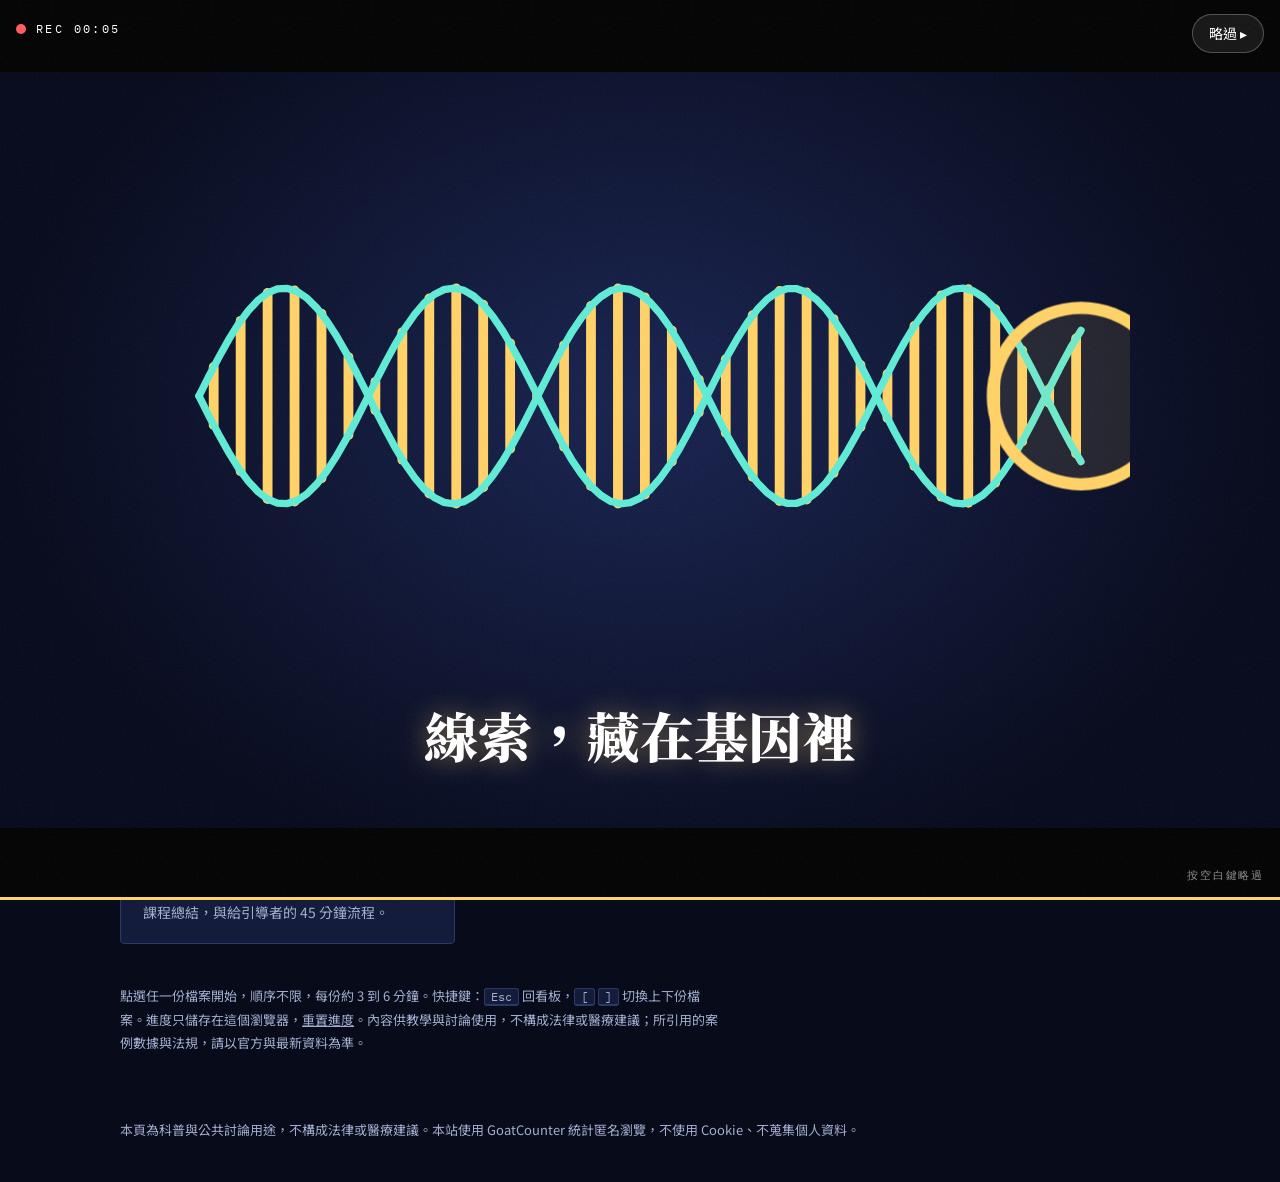
==== commit a7c343fa: "Update site 2026-10-29 16:13 Co-Authored-By: Claude Opus 5.5 <noreply@anthropic.com> Claude-Session:" ====
--- a/ethics.html
+++ b/ethics.html
@@ -340,7 +340,7 @@
 .sitebar .sp{flex:1}
 .sitefoot{position:relative;z-index:3;max-width:1040px;margin:0 auto;padding:0 0 40px;font-size:13px;color:var(--muted)}
 </style>
-<script src="assets/track.js"></script>
+<script src="assets/track.js?v=2"></script>
 </head>
 <body>
 <nav class="sitebar" aria-label="網站導覽"><a href="./">◂ 回到分子診斷短影音</a><span class="sp"></span><a href="./#videos">全部影片</a></nav>
